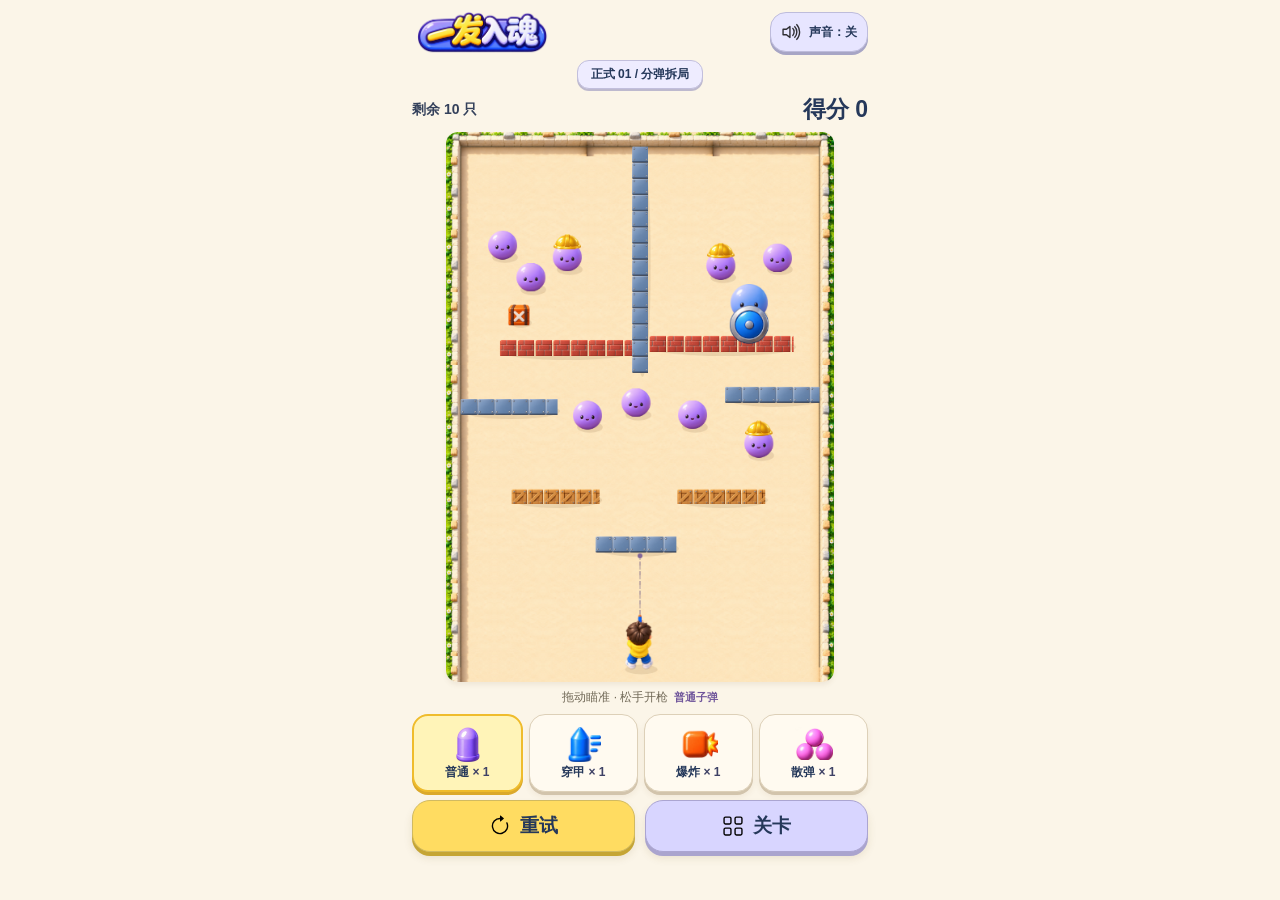
==== index.html @ 10dbd8b8 "Release formal level, armor piercing, fan scatter and visual fixes" ====
<!doctype html>
<html lang="zh-CN">
<head><meta charset="UTF-8"><meta name="viewport" content="width=device-width,initial-scale=1"><meta name="theme-color" content="#faf5e9"><title>一发入魂 · 玩具小院</title><link rel="stylesheet" href="style.css"><link rel="stylesheet" href="casual.css"></head>
<body>
<main>
 <header><a class="brand" href="./"><img class="title-art" src="assets/toy-title.png" alt="一发入魂"><span>玩具小院</span></a><button id="sound" aria-pressed="false"><img class="icon" src="assets/icons/volume-up.svg" alt=""><span id="soundLabel">声音：关</span></button></header>
 <section class="intro"><p>找个角度，让这一枪多飞一会。</p></section>
 <section class="game-layout" id="gameLayout">
  <div class="play-column">
   <div class="arena-wrap"><div class="arena-top"><span id="levelName"></span><div class="arena-stats"><span id="counter"></span><span id="scoreHud">得分 0</span></div></div><canvas id="game" width="600" height="900" aria-label="弹射游戏，拖动瞄准，松手开枪，底部开放"></canvas><div id="result" class="result" hidden><span id="resultTag"></span><h2 id="resultTitle"></h2><div id="resultScore" class="result-score"></div><p id="resultBreakdown"></p><p id="resultDesc"></p><button id="resultAction"></button></div><div class="arena-bottom"><span id="stateText">拖动瞄准 · 松手开枪</span><span id="combo">一颗子弹</span></div></div>
   <section class="ammo-panel" aria-label="选择子弹"><div id="ammoChoices" class="ammo-choices"></div><p id="ammoSummary"></p></section>
   <div class="play-actions"><button id="retry"><img class="icon" src="assets/icons/arrow-clockwise.svg" alt="">重试</button><button id="openLevels" aria-expanded="false" aria-controls="levelPanel"><img class="icon" src="assets/icons/grid.svg" alt="">关卡</button></div>
   <button id="viewTrajectory" class="secondary trajectory-button" disabled>查看上一枪轨迹</button>
  </div>
  <aside aria-label="关卡与游戏设置"><button id="closeLevels" aria-label="关闭关卡与设置">返回游戏</button>
   <details id="audioPanel"><summary>音乐与音效</summary><p id="audioStatus" role="status">点击开启声音</p><div class="audio-toggles"><button id="musicToggle" aria-pressed="false">音乐：关</button><button id="sfxToggle" aria-pressed="false">音效：关</button></div><label class="audio-volume" for="audioVolume">音量<input id="audioVolume" type="range" min="0" max="100" value="55" aria-label="游戏总音量"></label></details>
   <details id="levelPanel"><summary>选择关卡</summary><nav id="levels" aria-label="教学、正式与测试关卡"></nav></details>
   <details id="helpPanel"><summary>本关提示与元素</summary>
   <p id="lessonGoal" class="lesson-goal"></p>
   <div class="hint"><span class="section-label">这一关怎么思考 · <span id="roomSize"></span></span><p id="hint"></p></div>
   <div class="section-label">本关元素</div><div class="legend">
    <div data-kind="normal"><i class="dot enemy"></i><span>小怪</span><small>击中续能，子弹穿透</small></div>
    <div data-kind="helmet"><i class="dot helmet"></i><span>头盔怪</span><small>普通两击；穿甲或爆炸一击</small></div>
    <div data-kind="bomb"><i class="dot bomb"></i><span>炸弹怪</span><small>击倒后小范围爆炸</small></div>
    <div data-kind="shield"><i class="dot shield"></i><span>盾牌怪</span><small>从背后打，或用爆炸</small></div>
    <div data-kind="barrel"><i class="dot barrel"></i><span>炸药桶</span><small>触碰就爆，范围更大</small></div>
    <div data-kind="obstacle"><i class="dot obstacle"></i><span>普通障碍</span><small>普通两击；穿甲或爆炸一击</small></div>
    <div data-kind="brick"><i class="dot brick"></i><span>砖墙</span><small>只能用爆炸破坏</small></div>
    <div data-kind="iron"><i class="dot iron"></i><span>铁墙</span><small>无法破坏，始终反弹</small></div>
   </div>
   <p id="ammoHint"></p>
   <label class="speed">关卡速度（固定） <select id="speed" disabled><option value="800" selected>标准 · 800</option></select></label>
   <p class="footnote">有效命中 +10 分，1 秒内连续命中额外加分。<br>底部不反弹，落下的子弹直接消失。<br>瞄准线只预告第一次反弹。<br>上一枪轨迹需点击查看，每次重试默认隐藏。</p>
   </details>
   <details id="statsPanel"><summary>本关成绩</summary><section id="comparison" class="comparison"><table><thead><tr><th>记录</th><th>最近击倒</th><th>最佳击倒</th><th>最高分</th><th>次数</th></tr></thead><tbody id="comparisonRows"></tbody></table><p>每关独立记录；刷新清空。下一枪保留场景。</p></section></details>
  </aside>
 </section><footer>无体力 · 无倒计时 · 随时重来</footer>
</main><script src="soundtrack.js"></script><script src="game.js"></script><script src="audio.js"></script></body></html>
---- style.css ----
:root{font-family:Inter,"Segoe UI","Microsoft YaHei",sans-serif;color:#e9eced;background:#101414;color-scheme:dark}*{box-sizing:border-box}body{margin:0;background:radial-gradient(ellipse at 28% 50%,#1b2622 0,transparent 65%)}button,select{font:inherit;cursor:pointer}button{border:1px solid #35413e;background:transparent;color:#cbd5d0;border-radius:8px;padding:10px 16px}button:hover{background:#293a30;color:white}button:focus-visible,select:focus-visible{outline:2px solid #c7f681;outline-offset:3px}main{max-width:1060px;margin:auto;padding:28px 40px}header{display:flex;justify-content:space-between;align-items:center}.brand{text-decoration:none;color:#c7f681;font-size:15px;font-weight:800;letter-spacing:2px}.brand span{font-size:12px;letter-spacing:1px;color:#87998f;margin-left:14px}header button{font-size:12px}.intro{margin:38px 0 28px}.eyebrow,.section-label{color:#819389;font-size:11px;letter-spacing:2px}h1{font-size:48px;letter-spacing:-2px;margin:10px 0}h1 span{color:#c7f681}.intro p{color:#9baa9f;font-size:14px;margin:0}.game-layout{display:grid;grid-template-columns:minmax(0,480px) 1fr;gap:50px;align-items:start}.arena-wrap{position:relative;border:1px solid #3a4840;background:#19211e;border-radius:12px;overflow:hidden;box-shadow:0 20px 70px #0004}.arena-top,.arena-bottom{display:flex;justify-content:space-between;padding:14px 18px;font-size:12px;color:#b3c4b8;background:#202923}.arena-top{border-bottom:1px solid #35413a}.arena-bottom{border-top:1px solid #35413a}#counter,#combo{color:#c7f681}canvas{display:block;width:100%;height:auto;touch-action:none;cursor:crosshair}aside{padding-top:8px}nav{display:grid;gap:10px;margin:18px 0 26px}.level-button{display:flex;gap:16px;align-items:center;text-align:left;padding:18px;border-color:#2c3831}.level-button.active{border-color:#9abc68;background:#c7f60908}.level-button .number{font-size:23px;color:#607464}.level-button.active .number{color:#c7f681}.level-button strong{display:block;font-size:15px;font-weight:500;color:#e3eae5}.level-button small{display:block;margin-top:5px;color:#83958a;font-size:12px}.hint{border-top:1px solid #2e3932;padding-top:22px}.hint p{line-height:1.8;color:#bdc9c0;font-size:14px;min-height:50px}.legend{margin:25px 0;display:grid;gap:14px}.legend>div{display:flex;align-items:center;font-size:12px;gap:10px}.legend small{margin-left:auto;color:#819389;font-size:11px}.dot{width:12px;height:12px;border-radius:4px;display:inline-block}.enemy{background:#b598ed}.shield{background:#84a8bd}.barrel{background:#fa8e54}.secondary{width:100%;text-align:left}kbd{float:right;color:#819389}.speed{display:flex;align-items:center;justify-content:space-between;margin:20px 0;font-size:12px;color:#9baa9f}select{padding:6px 10px;background:#202923;border:1px solid #35413e;border-radius:6px}.footnote{color:#6c8072;font-size:12px;line-height:1.9}footer{display:flex;justify-content:space-between;font-size:11px;color:#627768;margin-top:25px}.result{position:absolute;inset:30% 24px auto;text-align:center;padding:28px 18px;background:#121b17f5;border:1px solid #6b8850;border-radius:12px;box-shadow:0 12px 70px #0008}.result[hidden]{display:none}.result>span{font-size:11px;letter-spacing:3px;color:#c7f681}.result h2{font-size:30px;margin:14px 0}.result p{font-size:13px;color:#a7b9aa;line-height:1.7}.result button{background:#c7f681;color:#172514;border:0;font-weight:600;margin-top:8px}@media(max-width:760px){main{padding:20px 18px}.intro{margin:26px 0 20px}h1{font-size:36px}.game-layout{grid-template-columns:1fr;gap:24px;max-width:480px;margin:auto}nav{grid-template-columns:repeat(3,1fr);gap:6px;margin:12px 0}.level-button{padding:10px;gap:7px}.level-button .number{font-size:16px}.level-button strong{font-size:12px}.level-button small{font-size:10px}.hint p{min-height:0}.legend{margin:18px 0}.brand span{display:none}footer{font-size:10px}footer span{display:none}}
:root{--ammo:#c7f681}.ammo-panel{margin:0 0 26px;max-width:980px}.ammo-choices{display:grid;grid-template-columns:repeat(4,1fr);gap:10px;margin-top:12px}.ammo-button{text-align:left;padding:13px 15px;display:flex;align-items:center;gap:11px}.ammo-button strong{font-size:13px;font-weight:500}.ammo-button small{display:block;color:#83958a;font-size:11px;margin-top:5px}.ammo-button.active{border-color:var(--bullet-color);background:#ffffff06}.ammo-button:disabled{opacity:.45;cursor:not-allowed}.ammo-icon{width:11px;height:24px;border-radius:8px 8px 4px 4px;background:var(--bullet-color);box-shadow:0 0 15px color-mix(in srgb,var(--bullet-color) 25%,transparent);flex-shrink:0}.ammo-panel p{font-size:12px;color:#9baa9f;margin:12px 0 0;line-height:1.7}@media(max-width:760px){.ammo-panel{margin-bottom:18px}.ammo-choices{grid-template-columns:repeat(2,1fr);gap:7px}.ammo-button{padding:10px 12px}}
.game-layout{grid-template-columns:minmax(0,600px) minmax(260px,1fr);gap:32px}main{max-width:1120px}.ammo-panel{max-width:none}.comparison{border-top:1px solid #2e3932;padding-top:20px}.comparison[hidden]{display:none}.comparison table{width:100%;border-collapse:collapse;font-size:11px;margin-top:12px;text-align:left}.comparison th{font-weight:400;color:#87998f}.comparison td,.comparison th{padding:10px 4px;border-bottom:1px solid #2e3932}.comparison td{color:#c9d8bf}.comparison p{color:#6c8072;font-size:11px;line-height:1.7}.arena-top{gap:8px}.arena-top span:last-child{white-space:nowrap}@media(max-width:760px){.game-layout{grid-template-columns:1fr;max-width:600px;gap:24px}nav{grid-template-columns:repeat(2,1fr)}.level-button small{line-height:1.5}}
.dot.helmet{background:#e7c573;border-radius:6px 6px 2px 2px}.dot.bomb{background:#e77771;border-radius:50%}
.trajectory-button{margin-top:10px;font-size:12px}.trajectory-button:disabled{cursor:default;color:#718276;border-color:#2e3932;background:transparent}
.arena-stats{display:flex;gap:16px;align-items:center;flex-shrink:0}#scoreHud{color:#f1d88a;font-weight:600;font-variant-numeric:tabular-nums}.result-score{font-size:42px;font-weight:700;color:#c7f681;margin:8px 0;font-variant-numeric:tabular-nums}.result #resultBreakdown{font-size:12px;color:#dfd499}.arena-bottom{gap:8px}.arena-bottom #combo{white-space:nowrap}@media(max-width:760px){.arena-stats{gap:8px}.arena-top{padding:12px 10px;font-size:11px}.result-score{font-size:36px}.result{padding:20px 12px}.result h2{font-size:24px}.arena-bottom{font-size:11px}}
.dot.obstacle{background:#b59466;border-radius:2px}.dot.brick{background:#b86f5b;border-radius:2px}.dot.iron{background:#7d939e;border-radius:2px}
.ammo-count{display:block;font-size:12px;font-weight:600;color:var(--bullet-color);margin-top:8px}#ammoSummary{color:#e8d598;font-weight:500}.hint .lesson-goal{color:#d4efb4;font-weight:600;min-height:0}.hint p{min-height:0}#levels{max-height:380px;overflow-y:auto;overscroll-behavior:contain;padding-right:6px;grid-template-columns:repeat(2,minmax(0,1fr))}.level-button{padding:12px;gap:9px}.level-button .number{font-size:17px}.level-button strong{font-size:13px}.level-button small{font-size:10px;line-height:1.6}.level-button.active{background:#c7f6810c}select:disabled{cursor:default;opacity:.65}@media(max-width:760px){#levels{max-height:250px}.ammo-button small{font-size:10px}.hint .lesson-goal{font-size:13px}}
.ammo-panel .lesson-goal{font-size:14px;color:#d4efb4;font-weight:600;margin:0 0 16px;padding-left:12px;border-left:3px solid #c7f681}.intro{margin:26px 0 22px}@media(max-width:760px){.intro{margin:20px 0 18px}.ammo-panel .lesson-goal{font-size:13px}}
.legend>div[hidden]{display:none}
.game-layout{grid-template-columns:minmax(0,var(--stage-width,600px)) minmax(260px,1fr)}@media(max-width:760px){.game-layout{grid-template-columns:1fr}.arena-wrap{max-width:var(--stage-width,600px);width:100%;margin-inline:auto}}
---- casual.css ----
:root{color-scheme:light;color:#292b30;background:#faf5e9;font-family:"Microsoft YaHei","Segoe UI",sans-serif;--ink:#292b30;--paper:#faf5e9;--yellow:#ffd669;--purple:#dbcefb}
body{background:var(--paper)}main{max-width:960px;padding:26px 28px}header{max-width:900px;margin:auto}.brand{color:var(--ink);font-size:34px;font-weight:900;letter-spacing:-2px;text-shadow:3px 4px 0 var(--yellow)}.brand span{display:block;color:#7f745e;font-size:11px;letter-spacing:3px;margin:10px 0 0;text-shadow:none}button,select{color:var(--ink);background:var(--paper);border:2px solid var(--ink);border-radius:15px;font-weight:700;min-height:44px;transition:transform .12s,background .12s}button:hover{color:var(--ink);background:#f1e8d4;transform:translateY(-1px)}button:active{transform:translateY(2px)}button:focus-visible,select:focus-visible,summary:focus-visible{outline:3px solid #8060b4;outline-offset:4px}.icon{width:22px;height:22px;display:inline-block;vertical-align:middle}#sound{display:flex;align-items:center;gap:6px;padding:8px 10px;border:0;background:transparent;font-size:11px}.intro{margin:22px 0 16px}.intro p{color:#827764;font-size:12px;letter-spacing:1px}.game-layout{grid-template-columns:minmax(0,var(--stage-width,600px)) minmax(230px,1fr);gap:28px}.play-column{min-width:0}.arena-wrap{border:0;background:transparent;box-shadow:none;border-radius:0;overflow:visible}.arena-top{background:transparent;border:0;padding:0 0 16px;align-items:center;color:var(--ink);font-size:12px;flex-wrap:wrap}.arena-top #levelName{background:var(--purple);padding:8px 11px;border:2px solid var(--ink);border-radius:14px;font-weight:700;font-size:12px}.arena-stats{gap:8px;flex-wrap:wrap}#counter{color:#7b715f;font-size:11px}#scoreHud{color:var(--ink);font-weight:900;font-size:20px}canvas{background:#f7f0df;outline:0;border-radius:0}.arena-bottom{background:transparent;border:0;color:#716957;padding:12px 0 0;font-size:12px;gap:6px;flex-wrap:wrap;justify-content:center}#combo{color:#70569b;font-weight:700}.ammo-panel{margin:14px 0 12px}.ammo-choices{display:flex;flex-wrap:wrap;justify-content:center;gap:8px;margin:0}.ammo-button{min-width:130px;flex:1;padding:9px 12px;gap:8px;justify-content:center;border:2px solid #b2a994;background:#f1eadc;border-radius:16px}.ammo-button strong{color:var(--ink);font-size:13px;font-weight:700}.ammo-button small{display:none}.ammo-button.active{border:2px solid var(--ink);background:var(--purple);box-shadow:2px 3px 0 #292b3026}.ammo-button:disabled{opacity:.52}.ammo-button[hidden]{display:none}.ammo-icon{width:20px;height:24px;border-radius:0;background:none;box-shadow:none;object-fit:contain}.ammo-count{color:#58446e;margin:2px 0 0;font-size:11px}#ammoSummary{color:#81735a;text-align:center;font-size:11px;margin:8px 0 0}.play-actions{display:grid;grid-template-columns:1fr 1fr;gap:12px}.play-actions button{display:flex;align-items:center;justify-content:center;gap:9px;min-height:50px;border-radius:17px;box-shadow:2px 3px 0 #292b3026;font-size:15px}#retry{background:var(--yellow)}#openLevels{background:var(--purple)}.trajectory-button{width:100%;text-align:center;border:0;color:#6f6554;background:transparent;font-size:11px;padding:7px;margin-top:8px}.trajectory-button:disabled{color:#7e7667;border:0;background:transparent;opacity:.65}aside{padding:0}details{border-bottom:1px solid #d9cfb8;padding:0 0 12px;margin:0 0 14px}summary{cursor:pointer;color:#766851;font-size:13px;font-weight:700;min-height:44px;padding:14px 0}.section-label{color:#86795f;letter-spacing:1px}.level-button{border:1px solid #d1c4ac;background:#f6efdf;border-radius:10px;padding:10px;gap:7px}.level-button strong{color:var(--ink);font-size:12px;font-weight:700}.level-button small{color:#847861}.level-button .number{color:#9b8d72}.level-button.active{border-color:#685183;background:#eaddff}.level-button.active .number{color:#685183}#levels{max-height:330px;margin:4px 0 8px;padding-right:4px}.hint{border:0;padding:8px 0}.hint p,#ammoHint{color:#706650;font-size:12px;line-height:1.8}aside .lesson-goal{color:#604589;font-size:13px;line-height:1.7}.legend{margin:12px 0}.legend>div{color:#433a30}.legend small{color:#84765e}.comparison{padding:0;border:0}.comparison td,.comparison th{color:#74664e;border-color:#ded3be}.comparison p,.footnote{color:#8a7d63}.speed{color:#81745c}select{background:#f0e7d6;font-size:11px}.result{inset:22% 18px auto;background:#fff9ebf7;border:3px solid var(--ink);box-shadow:4px 6px 0 #292b3030;border-radius:20px;padding:25px 16px}.result>span{color:#755391}.result h2{color:var(--ink);font-size:25px}.result-score{color:#684e8b;font-size:40px}.result p,.result #resultBreakdown{color:#817159}.result button{background:var(--yellow);color:var(--ink);border:2px solid var(--ink);border-radius:14px}footer{justify-content:center;color:#9b8e75;font-size:10px;margin-top:20px}
@media(max-width:760px){main{max-width:480px;padding:18px 20px}header{align-items:center}.brand{font-size:32px}.brand span{font-size:10px}.intro{margin:16px 0}.game-layout{grid-template-columns:1fr;gap:12px}.arena-wrap{max-width:none}.arena-top{gap:8px;padding-bottom:12px}.arena-top #levelName{font-size:11px;padding:7px 9px}#scoreHud{font-size:18px}#counter{font-size:10px}.ammo-panel{margin:12px 0}.ammo-button{min-width:120px}.play-actions button{min-height:48px}.arena-bottom{font-size:11px}aside details{margin:0 0 3px;padding-bottom:3px}.result{padding:18px 12px}.result h2{font-size:22px}footer{margin-top:12px}}
.title-art{width:184px;height:auto;display:block}.brand span{margin-top:2px}.intro{margin-top:12px}#sound .icon{opacity:.8}
@media(prefers-reduced-motion:reduce){button{transition:none}}
/* Readability pass: retain the art direction, give the room and HUD more pixels. */
.audio-toggles{display:flex;gap:10px}.audio-toggles button{flex:1;font-size:13px;padding:8px}.audio-toggles button[aria-pressed="true"]{background:var(--purple)}#audioStatus{font-size:12px;line-height:1.6;color:#706047}.audio-volume{display:flex;align-items:center;gap:16px;font-size:13px;color:#706047;margin-top:14px}.audio-volume input{flex:1;min-width:0;min-height:44px;accent-color:#8060bb}
@media(max-width:760px){main{padding:14px 12px}.intro p{font-size:13px;color:#6b604c}.brand span{font-size:12px;letter-spacing:2px}#sound{font-size:12px}.arena-top #levelName{font-size:12px}#counter{font-size:12px;color:#655944}#scoreHud{font-size:22px}.arena-bottom{font-size:13px;color:#645641}.ammo-button strong{font-size:15px}.ammo-count{font-size:13px}#ammoSummary{font-size:13px;color:#706047}.trajectory-button{font-size:13px}.hint p,#ammoHint{font-size:14px}.level-button strong{font-size:14px}.level-button small{font-size:12px}.legend>div{font-size:13px}.legend small{font-size:12px}.footnote{font-size:13px}.result p,.result #resultBreakdown{font-size:13px;line-height:1.7}}
/* Toy courtyard: a single-screen game, with contain-fit rooms, never cover/stretch. */
:root{--ink:#25385a;--purple:#d8d5ff;--yellow:#ffdc61}
body{background:#fbf5e8}main{width:100%;max-width:480px;height:100vh;height:100svh;min-height:460px;padding:10px 12px max(10px,env(safe-area-inset-bottom));display:flex;flex-direction:column;gap:6px}
header{width:100%;height:44px;flex:none;margin:0}.brand{letter-spacing:0;text-shadow:none}.title-art{width:140px;height:44px;object-fit:contain}.brand span,.intro,footer{display:none}
button{border:1px solid #d4c5a7;box-shadow:0 3px 0 #c4b292,0 5px 8px #765b2920;background:#fffaf0;border-radius:16px;color:var(--ink)}button:hover{background:#fff4cf;color:var(--ink)}
#sound{border:1px solid #bebcdb;background:#e7e5ff;padding:6px 10px;border-radius:16px;font-size:12px;min-height:40px;box-shadow:0 3px 0 #a7a5c5}.icon{width:22px;height:22px}
.game-layout{display:block;width:100%;flex:1;min-height:0}.play-column{height:100%;display:flex;flex-direction:column;gap:8px}
.arena-wrap{width:100%;max-width:none;flex:1;min-height:0;display:flex;flex-direction:column;align-items:center;overflow:hidden}
.arena-top{width:100%;flex:none;display:flex;flex-direction:column;gap:5px;padding:0 0 7px;align-items:stretch}.arena-top #levelName{align-self:center;max-width:100%;overflow:hidden;text-overflow:ellipsis;white-space:nowrap;border:1px solid #c2bfdc;border-radius:12px;background:#eeecff;padding:5px 13px;font-size:12px;box-shadow:0 2px 0 #bdb9ce}.arena-stats{justify-content:space-between;width:100%;gap:8px;flex-wrap:nowrap}#counter{color:#34415b;font-size:14px;font-weight:700}#scoreHud{color:#25385a;font-size:23px}
canvas{flex:none;max-width:100%;height:auto;margin-block:auto;border-radius:12px;box-shadow:0 3px 5px #72532b15}
.arena-bottom{flex:none;width:100%;padding:6px 0 0;font-size:12px;line-height:18px;flex-wrap:nowrap;gap:5px;justify-content:center}#combo{font-size:11px}
.ammo-panel{flex:none;margin:0}.ammo-choices{display:flex;flex-wrap:nowrap;gap:6px}.ammo-button{flex:1;min-width:0;max-width:150px;min-height:78px;padding:5px 3px;display:flex;flex-direction:column;gap:2px;border:1px solid #ddd0b8;border-radius:16px;background:#fffaf0;text-align:center;box-shadow:0 3px 0 #d2c4ac,0 5px 6px #765b2915}.ammo-button.active{border:2px solid #efbc2c;background:#fff4b8;box-shadow:0 3px 0 #dba92b}.ammo-button:disabled{opacity:.45}.ammo-icon{width:38px;height:36px;object-fit:contain}.ammo-button strong{font-size:12px}.ammo-button span{display:flex;align-items:center;justify-content:center;flex-wrap:wrap;gap:3px}.ammo-count{display:inline;font-size:12px;color:#3e4165;margin:0}.ammo-button small,#ammoSummary{display:none}
.play-actions{flex:none;gap:10px}.play-actions button{min-height:52px;font-size:19px;border:1px solid #d1ba61;border-radius:18px;box-shadow:0 4px 0 #c5a535,0 6px 9px #70572120}#openLevels{border-color:#aba5d1;box-shadow:0 4px 0 #aaa4ce,0 6px 9px #70572120}
.trajectory-button{flex:none;margin:0;padding:3px;height:30px;min-height:30px;font-size:11px;box-shadow:none}.trajectory-button:disabled{display:block;visibility:hidden;pointer-events:none}
aside{display:none;position:fixed;z-index:20;inset:60px max(12px,calc((100vw - 456px)/2)) 20px;padding:16px 18px;overflow-y:auto;overscroll-behavior:contain;background:#fffbf2;border:2px solid #c4b797;border-radius:20px;box-shadow:0 0 0 100vmax #25385a55,0 12px 40px #25385a40}aside:has(#levelPanel[open]){display:block}#closeLevels{width:100%;position:sticky;top:0;z-index:1;background:#e2dfff;margin-bottom:10px;min-height:44px}#levels{max-height:310px}details{margin-bottom:10px}.result{inset:24% 14px auto;border:2px solid #b6a288;box-shadow:0 6px 0 #bda88a,0 10px 30px #6c502d30}.result button{border:1px solid #d5b65b}
@media(max-height:650px){main{gap:4px;padding-top:6px}.play-column{gap:5px}header{height:36px}.title-art{height:36px;width:120px}.arena-top{gap:3px;padding-bottom:4px}#scoreHud{font-size:19px}.arena-top #levelName{font-size:11px;padding:3px 10px}.ammo-button{min-height:66px}.ammo-icon{height:28px}.play-actions button{min-height:44px;font-size:17px}.arena-bottom{font-size:11px;padding-top:3px}}
@media(prefers-reduced-motion:reduce){*{scroll-behavior:auto}}
/* Result overlays use the viewport, so short contain-fit rooms cannot clip them. */
.result{position:fixed;z-index:15;inset:auto;top:50%;left:50%;transform:translate(-50%,-50%);width:calc(100% - 28px);max-width:440px;max-height:calc(100svh - 32px);overflow-y:auto;box-shadow:0 0 0 100vmax #25385a40,0 6px 0 #bda88a,0 10px 30px #6c502d30}
.level-group-title{grid-column:1/-1;display:flex;align-items:center;justify-content:space-between;margin:8px 0 2px;padding:10px 4px 6px;font-size:15px;color:#58446e;border-bottom:1px solid #d8cfea}.level-group-title small{font-size:11px;font-weight:400;color:#786b83}.level-group-title[data-group="formal"]{color:#78551e;border-color:#e7cd82}.level-group-title[data-group="test"]{color:#5d6b78;border-color:#c7d2db}
.level-button[data-group="formal"],.level-button[data-group="test"]{grid-column:1/-1}
.arena-bottom{height:24px;min-height:24px;overflow:hidden}.arena-bottom #stateText{min-width:0;white-space:nowrap;overflow:hidden;text-overflow:ellipsis}.arena-bottom #combo{flex-shrink:0;white-space:nowrap}
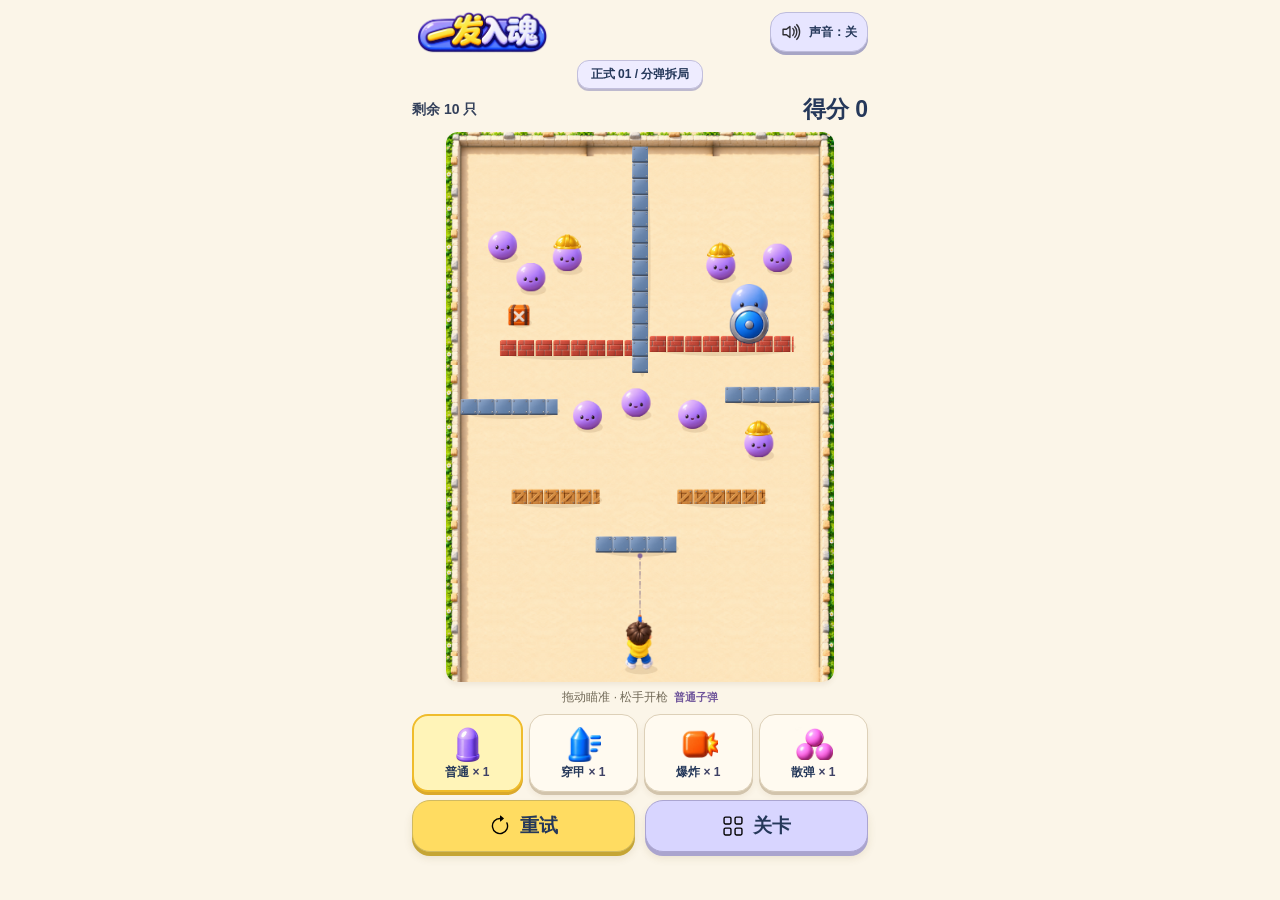
==== commit aec2ee36: "Release loading gate, retry and lossless WebP assets" ====
--- a/index.html
+++ b/index.html
@@ -1,9 +1,13 @@
 <!doctype html>
 <html lang="zh-CN">
 <head><meta charset="UTF-8"><meta name="viewport" content="width=device-width,initial-scale=1"><meta name="theme-color" content="#faf5e9"><title>一发入魂 · 玩具小院</title><link rel="stylesheet" href="style.css"><link rel="stylesheet" href="casual.css"></head>
-<body>
-<main>
- <header><a class="brand" href="./"><img class="title-art" src="assets/toy-title.png" alt="一发入魂"><span>玩具小院</span></a><button id="sound" aria-pressed="false"><img class="icon" src="assets/icons/volume-up.svg" alt=""><span id="soundLabel">声音：关</span></button></header>
+<body class="loading">
+<style>
+body.loading main{visibility:hidden;pointer-events:none}#loadingScreen{position:fixed;inset:0;z-index:1000;display:grid;place-items:center;background:#faf5e9;color:#34344b;font-family:system-ui,sans-serif}#loadingScreen[hidden]{display:none}.loading-card{width:min(280px,80vw);text-align:center}.loading-mark{font-size:56px}.loading-card h1{font-size:28px;margin:16px 0 8px}.loading-card progress{width:100%;height:18px;accent-color:#8f79de}.loading-card p{font-size:14px;line-height:1.6}.loading-card button{padding:12px 28px;background:#ffe17c;border:2px solid #34344b;border-radius:16px;color:#34344b;font-size:16px}.loading-card button[hidden]{display:none}
+</style>
+<section id="loadingScreen" aria-label="加载游戏"><div class="loading-card"><div class="loading-mark" aria-hidden="true">🎯</div><h1>一发入魂</h1><p>正在准备玩具小院</p><progress id="loadingProgress" max="15" value="0" aria-label="游戏素材加载进度"></progress><p id="loadingStatus" role="status">准备加载…</p><button id="loadingRetry" hidden>重新加载</button><noscript>请开启浏览器 JavaScript 后重新打开游戏。</noscript></div></section>
+<main inert>
+ <header><a class="brand" href="./"><img class="title-art" data-asset="toy-title" alt="一发入魂"><span>玩具小院</span></a><button id="sound" aria-pressed="false"><img class="icon" src="assets/icons/volume-up.svg" alt=""><span id="soundLabel">声音：关</span></button></header>
  <section class="intro"><p>找个角度，让这一枪多飞一会。</p></section>
  <section class="game-layout" id="gameLayout">
   <div class="play-column">
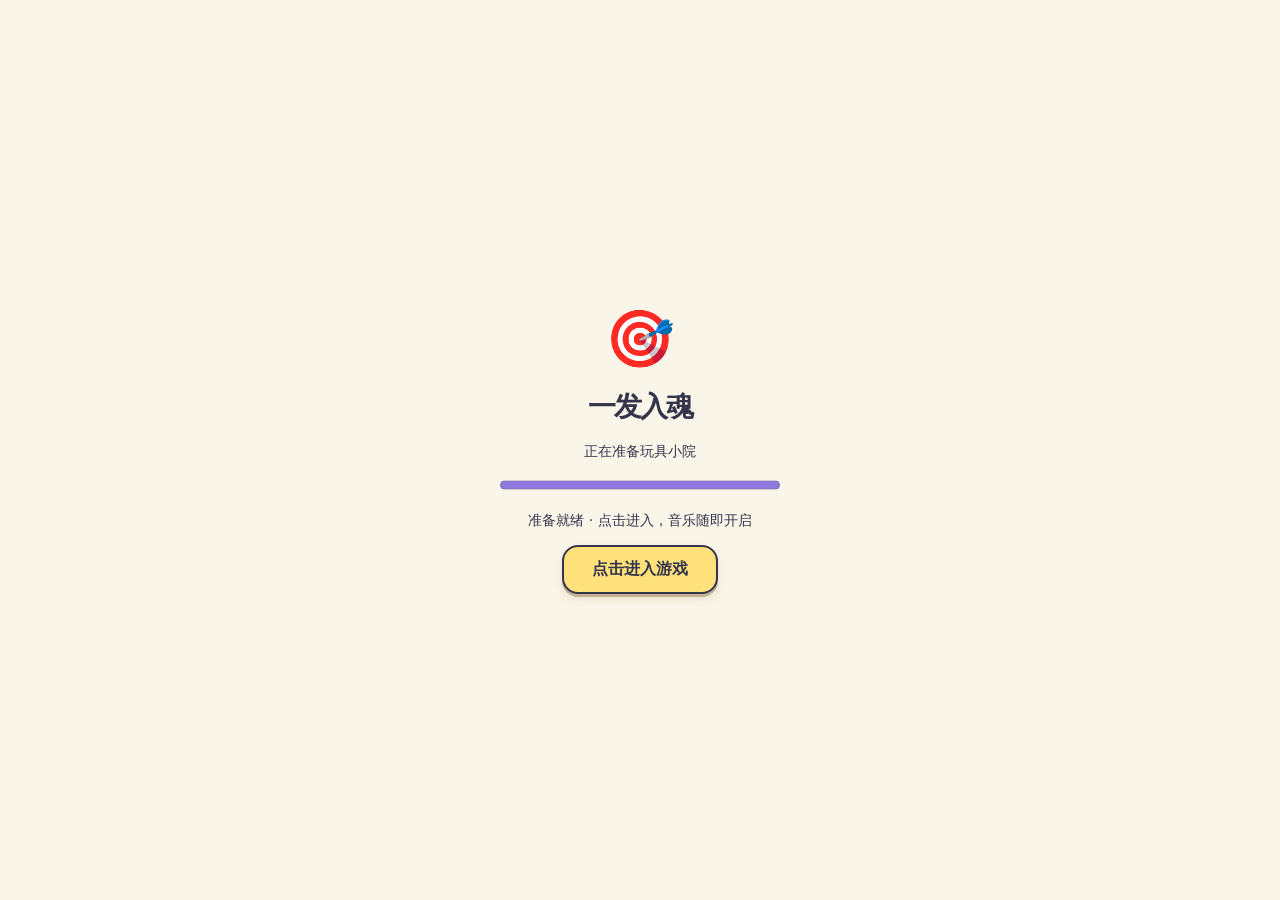
==== commit 3f153df4: "Release 0.44 toy courtyard, progressive levels and grounded visuals" ====
--- a/index.html
+++ b/index.html
@@ -1,23 +1,23 @@
 <!doctype html>
 <html lang="zh-CN">
-<head><meta charset="UTF-8"><meta name="viewport" content="width=device-width,initial-scale=1"><meta name="theme-color" content="#faf5e9"><title>一发入魂 · 玩具小院</title><link rel="stylesheet" href="style.css"><link rel="stylesheet" href="casual.css"></head>
+<head><meta charset="UTF-8"><meta name="viewport" content="width=device-width,initial-scale=1,viewport-fit=cover"><meta name="theme-color" content="#faf5e9"><title>一发入魂 · 玩具小院</title><link rel="stylesheet" href="style.css"><link rel="stylesheet" href="casual.css"></head>
 <body class="loading">
 <style>
 body.loading main{visibility:hidden;pointer-events:none}#loadingScreen{position:fixed;inset:0;z-index:1000;display:grid;place-items:center;background:#faf5e9;color:#34344b;font-family:system-ui,sans-serif}#loadingScreen[hidden]{display:none}.loading-card{width:min(280px,80vw);text-align:center}.loading-mark{font-size:56px}.loading-card h1{font-size:28px;margin:16px 0 8px}.loading-card progress{width:100%;height:18px;accent-color:#8f79de}.loading-card p{font-size:14px;line-height:1.6}.loading-card button{padding:12px 28px;background:#ffe17c;border:2px solid #34344b;border-radius:16px;color:#34344b;font-size:16px}.loading-card button[hidden]{display:none}
 </style>
-<section id="loadingScreen" aria-label="加载游戏"><div class="loading-card"><div class="loading-mark" aria-hidden="true">🎯</div><h1>一发入魂</h1><p>正在准备玩具小院</p><progress id="loadingProgress" max="15" value="0" aria-label="游戏素材加载进度"></progress><p id="loadingStatus" role="status">准备加载…</p><button id="loadingRetry" hidden>重新加载</button><noscript>请开启浏览器 JavaScript 后重新打开游戏。</noscript></div></section>
+<section id="loadingScreen" aria-label="加载游戏"><div class="loading-card"><div class="loading-mark" aria-hidden="true">🎯</div><h1>一发入魂</h1><p>正在准备玩具小院</p><progress id="loadingProgress" max="15" value="0" aria-label="游戏素材加载进度"></progress><p id="loadingStatus" role="status">准备加载…</p><button id="loadingStart" hidden>点击进入游戏</button><button id="loadingRetry" hidden>重新加载</button><noscript>请开启浏览器 JavaScript 后重新打开游戏。</noscript></div></section>
 <main inert>
- <header><a class="brand" href="./"><img class="title-art" data-asset="toy-title" alt="一发入魂"><span>玩具小院</span></a><button id="sound" aria-pressed="false"><img class="icon" src="assets/icons/volume-up.svg" alt=""><span id="soundLabel">声音：关</span></button></header>
+ <header><a class="brand" href="./"><img class="title-art" data-asset="toy-title" alt="一发入魂"><span>玩具小院</span></a><button id="sound" aria-pressed="true"><img class="icon" src="assets/icons/volume-up.svg" alt=""><span id="soundLabel">声音：开</span></button></header>
  <section class="intro"><p>找个角度，让这一枪多飞一会。</p></section>
  <section class="game-layout" id="gameLayout">
   <div class="play-column">
    <div class="arena-wrap"><div class="arena-top"><span id="levelName"></span><div class="arena-stats"><span id="counter"></span><span id="scoreHud">得分 0</span></div></div><canvas id="game" width="600" height="900" aria-label="弹射游戏，拖动瞄准，松手开枪，底部开放"></canvas><div id="result" class="result" hidden><span id="resultTag"></span><h2 id="resultTitle"></h2><div id="resultScore" class="result-score"></div><p id="resultBreakdown"></p><p id="resultDesc"></p><button id="resultAction"></button></div><div class="arena-bottom"><span id="stateText">拖动瞄准 · 松手开枪</span><span id="combo">一颗子弹</span></div></div>
    <section class="ammo-panel" aria-label="选择子弹"><div id="ammoChoices" class="ammo-choices"></div><p id="ammoSummary"></p></section>
-   <div class="play-actions"><button id="retry"><img class="icon" src="assets/icons/arrow-clockwise.svg" alt="">重试</button><button id="openLevels" aria-expanded="false" aria-controls="levelPanel"><img class="icon" src="assets/icons/grid.svg" alt="">关卡</button></div>
+   <div class="play-actions"><button id="retry" aria-label="重试整关" title="重试整关"><img class="icon" src="assets/icons/arrow-clockwise.svg" alt=""><span>重试</span></button><button id="openLevels" aria-expanded="false" aria-controls="levelPanel" aria-label="关卡与设置" title="关卡与设置"><img class="icon" src="assets/icons/grid.svg" alt=""><span>关卡</span></button></div>
    <button id="viewTrajectory" class="secondary trajectory-button" disabled>查看上一枪轨迹</button>
   </div>
   <aside aria-label="关卡与游戏设置"><button id="closeLevels" aria-label="关闭关卡与设置">返回游戏</button>
-   <details id="audioPanel"><summary>音乐与音效</summary><p id="audioStatus" role="status">点击开启声音</p><div class="audio-toggles"><button id="musicToggle" aria-pressed="false">音乐：关</button><button id="sfxToggle" aria-pressed="false">音效：关</button></div><label class="audio-volume" for="audioVolume">音量<input id="audioVolume" type="range" min="0" max="100" value="55" aria-label="游戏总音量"></label></details>
+   <details id="audioPanel"><summary>音乐与音效</summary><p id="audioStatus" role="status">默认开启 · 点击进入后播放</p><div class="audio-toggles"><button id="musicToggle" aria-pressed="true">音乐：开</button><button id="sfxToggle" aria-pressed="true">音效：开</button></div><label class="audio-volume" for="audioVolume">音量<input id="audioVolume" type="range" min="0" max="100" value="55" aria-label="游戏总音量"></label></details>
    <details id="levelPanel"><summary>选择关卡</summary><nav id="levels" aria-label="教学、正式与测试关卡"></nav></details>
    <details id="helpPanel"><summary>本关提示与元素</summary>
    <p id="lessonGoal" class="lesson-goal"></p>
@@ -29,8 +29,9 @@
     <div data-kind="shield"><i class="dot shield"></i><span>盾牌怪</span><small>从背后打，或用爆炸</small></div>
     <div data-kind="barrel"><i class="dot barrel"></i><span>炸药桶</span><small>触碰就爆，范围更大</small></div>
     <div data-kind="obstacle"><i class="dot obstacle"></i><span>普通障碍</span><small>普通两击；穿甲或爆炸一击</small></div>
-    <div data-kind="brick"><i class="dot brick"></i><span>砖墙</span><small>只能用爆炸破坏</small></div>
-    <div data-kind="iron"><i class="dot iron"></i><span>铁墙</span><small>无法破坏，始终反弹</small></div>
+    <div data-kind="brick"><i class="dot brick"></i><span>石墙</span><small>浅色石材，只能用爆炸破坏</small></div>
+    <div data-kind="iron"><i class="dot iron"></i><span>加固石墙</span><small>深色石材与铁箍，无法破坏</small></div>
+    <div data-kind="rotor"><i class="dot rotor"></i><span>转向机关</span><small>先反弹，再转90°；角度保留</small></div>
    </div>
    <p id="ammoHint"></p>
    <label class="speed">关卡速度（固定） <select id="speed" disabled><option value="800" selected>标准 · 800</option></select></label>
@@ -39,4 +40,4 @@
    <details id="statsPanel"><summary>本关成绩</summary><section id="comparison" class="comparison"><table><thead><tr><th>记录</th><th>最近击倒</th><th>最佳击倒</th><th>最高分</th><th>次数</th></tr></thead><tbody id="comparisonRows"></tbody></table><p>每关独立记录；刷新清空。下一枪保留场景。</p></section></details>
   </aside>
  </section><footer>无体力 · 无倒计时 · 随时重来</footer>
-</main><script src="soundtrack.js"></script><script src="game.js"></script><script src="audio.js"></script></body></html>
+</main><script src="soundtrack.js"></script><script src="player-bootstrap.js"></script><script src="garden-frame.js"></script><script src="game.js"></script><script src="audio.js"></script></body></html>
--- a/casual.css
+++ b/casual.css
@@ -28,3 +28,38 @@
 .level-group-title{grid-column:1/-1;display:flex;align-items:center;justify-content:space-between;margin:8px 0 2px;padding:10px 4px 6px;font-size:15px;color:#58446e;border-bottom:1px solid #d8cfea}.level-group-title small{font-size:11px;font-weight:400;color:#786b83}.level-group-title[data-group="formal"]{color:#78551e;border-color:#e7cd82}.level-group-title[data-group="test"]{color:#5d6b78;border-color:#c7d2db}
 .level-button[data-group="formal"],.level-button[data-group="test"]{grid-column:1/-1}
 .arena-bottom{height:24px;min-height:24px;overflow:hidden}.arena-bottom #stateText{min-width:0;white-space:nowrap;overflow:hidden;text-overflow:ellipsis}.arena-bottom #combo{flex-shrink:0;white-space:nowrap}
+/* Scene-first shell: controls float in reserved edge bands, not over targets. */
+main{position:relative;padding:0;gap:0;min-height:460px;--edge-top:calc(64px + env(safe-area-inset-top));--edge-bottom:calc(92px + env(safe-area-inset-bottom))}
+header{display:contents}.brand{display:none}.game-layout{height:100%;margin:0}.play-column{position:relative;gap:0}
+.arena-wrap{height:100%;padding:var(--edge-top) 4px var(--edge-bottom);justify-content:center;background:radial-gradient(ellipse at center,#f9e9c9 0,#faf2df 65%,#eee4cc 100%);border-radius:0}
+canvas{margin:0;border-radius:12px}
+.arena-top{position:absolute;inset:0 0 auto;height:var(--edge-top);padding:calc(8px + env(safe-area-inset-top)) 60px 3px;justify-content:center;gap:3px;pointer-events:none}
+.arena-top #levelName{max-width:100%;padding:4px 9px;font-size:11px;background:#fffbf2de;box-shadow:0 2px 4px #6e593d12}
+.arena-stats{justify-content:center;gap:14px}#counter{font-size:12px}#scoreHud{font-size:16px}
+.arena-bottom{position:absolute;inset:auto 0 0;height:var(--edge-bottom);min-height:var(--edge-bottom);padding:5px 8px 68px;align-items:flex-start;line-height:19px;font-size:11px;pointer-events:none}
+#sound,#retry,#openLevels,.trajectory-button{position:absolute;z-index:5;width:44px;height:44px;min-height:44px;padding:0;display:flex;align-items:center;justify-content:center;border-radius:15px;background:#fffbf1e8;box-shadow:0 3px 0 #baa77f60,0 5px 10px #66502c15;backdrop-filter:blur(6px)}
+#sound{top:calc(10px + env(safe-area-inset-top));right:10px;border:1px solid #bebcdb;background:#eeecffe8}
+#soundLabel{position:absolute;width:1px;height:1px;padding:0;overflow:hidden;clip-path:inset(50%);white-space:nowrap}
+#sound[aria-pressed="false"] .icon{opacity:.4}#sound[aria-pressed="true"]{background:#d6edce}
+.play-actions{display:contents}.play-actions button{font-size:10px;gap:2px;min-height:44px;border-radius:15px}.play-actions button span{display:none}
+#retry{top:calc(10px + env(safe-area-inset-top));left:10px;background:#ffe68de8}
+#openLevels{bottom:calc(12px + env(safe-area-inset-bottom));right:10px;flex-direction:column;background:#e5e0ffe8}#openLevels span{display:block}
+.ammo-panel{position:absolute;z-index:5;bottom:calc(10px + env(safe-area-inset-bottom));left:62px;right:62px;max-width:320px;margin:0 auto}
+.ammo-choices{gap:4px}.ammo-button{min-height:60px;height:60px;padding:3px 1px;border-radius:13px;max-width:100px;background:#fffaf0e8;backdrop-filter:blur(6px)}
+.ammo-icon{width:30px;height:29px}.ammo-button strong,.ammo-count{font-size:10px}.ammo-button span{gap:1px}
+.trajectory-button{bottom:calc(12px + env(safe-area-inset-bottom));left:10px;font-size:10px;text-align:center;line-height:14px;border:1px solid #d4c5a7;white-space:normal}
+.trajectory-button:disabled{display:flex;visibility:hidden;pointer-events:none}
+.trajectory-button{font-size:0;flex-direction:column;gap:1px}.trajectory-button::before{content:'↝';font-size:21px;line-height:20px}.trajectory-button::after{content:'轨迹';font-size:10px;line-height:12px}
+.dot.rotor{background:#edbf55;border:1px solid #927039;border-radius:3px;transform:rotate(-45deg)}
+/* Garden frame expands outward only. The interactive room stays contain-fit. */
+#gardenFrame{position:absolute;inset:0;z-index:1;width:100%;height:100%;max-width:none;margin:0;border-radius:0;box-shadow:none;background:transparent;pointer-events:none}
+.arena-top,.arena-bottom{z-index:3}
+#game{box-shadow:none;border-radius:0}
+@media(max-height:650px){main{padding:0;gap:0}.play-column{gap:0}}
+/* Lawn garden: keep the existing edge layout, give text a quiet reading surface. */
+.arena-wrap{background:#a4bf75}
+#game{background:#a4bf75}
+.arena-stats{align-self:center;flex:0 0 auto;width:max-content;max-width:100%;padding:1px 8px;background:#fffbeddf;border-radius:12px}
+.arena-top{flex-direction:column;flex-wrap:nowrap}
+.arena-bottom #stateText,.arena-bottom #combo{color:#334b35;background:#fffbeddf;border-radius:7px;padding:0 4px}
+.dot.brick{background:#c5b89b}.dot.iron{background:#58616a}
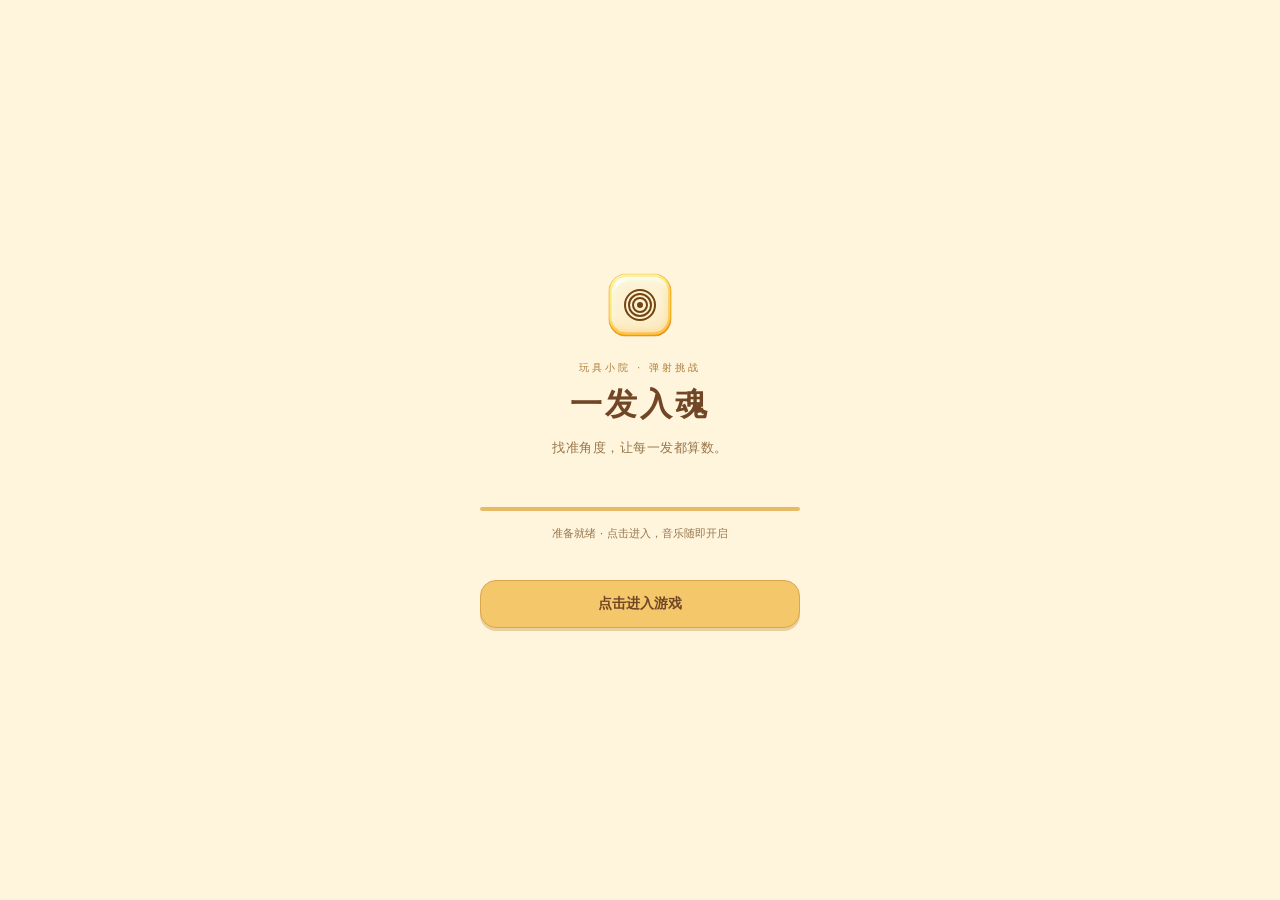
==== commit 06cb1505: "Release 0.58 casual UI, twelve-stage campaign and score ratings" ====
--- a/index.html
+++ b/index.html
@@ -1,43 +1,29 @@
 <!doctype html>
 <html lang="zh-CN">
-<head><meta charset="UTF-8"><meta name="viewport" content="width=device-width,initial-scale=1,viewport-fit=cover"><meta name="theme-color" content="#faf5e9"><title>一发入魂 · 玩具小院</title><link rel="stylesheet" href="style.css"><link rel="stylesheet" href="casual.css"></head>
+<head><meta charset="UTF-8"><meta name="viewport" content="width=device-width,initial-scale=1,viewport-fit=cover"><meta name="theme-color" content="#fff0ce"><title>一发入魂 · 玩具小院</title><link rel="stylesheet" href="style.css"><link rel="stylesheet" href="casual.css"></head>
 <body class="loading">
-<style>
-body.loading main{visibility:hidden;pointer-events:none}#loadingScreen{position:fixed;inset:0;z-index:1000;display:grid;place-items:center;background:#faf5e9;color:#34344b;font-family:system-ui,sans-serif}#loadingScreen[hidden]{display:none}.loading-card{width:min(280px,80vw);text-align:center}.loading-mark{font-size:56px}.loading-card h1{font-size:28px;margin:16px 0 8px}.loading-card progress{width:100%;height:18px;accent-color:#8f79de}.loading-card p{font-size:14px;line-height:1.6}.loading-card button{padding:12px 28px;background:#ffe17c;border:2px solid #34344b;border-radius:16px;color:#34344b;font-size:16px}.loading-card button[hidden]{display:none}
-</style>
-<section id="loadingScreen" aria-label="加载游戏"><div class="loading-card"><div class="loading-mark" aria-hidden="true">🎯</div><h1>一发入魂</h1><p>正在准备玩具小院</p><progress id="loadingProgress" max="15" value="0" aria-label="游戏素材加载进度"></progress><p id="loadingStatus" role="status">准备加载…</p><button id="loadingStart" hidden>点击进入游戏</button><button id="loadingRetry" hidden>重新加载</button><noscript>请开启浏览器 JavaScript 后重新打开游戏。</noscript></div></section>
+
+<section id="loadingScreen" aria-label="加载游戏"><div class="loading-card"><div class="loading-mark" aria-hidden="true"><img src="assets/icons/bullseye.svg" alt=""></div><p class="loading-kicker">玩具小院 · 弹射挑战</p><h1>一发入魂</h1><p class="loading-subtitle">找准角度，让每一发都算数。</p><progress id="loadingProgress" max="19" value="0" aria-label="游戏素材加载进度"></progress><p id="loadingStatus" role="status">准备加载…</p><button id="loadingStart" hidden>点击进入游戏</button><button id="loadingRetry" hidden>重新加载</button><noscript>请开启浏览器 JavaScript 后重新打开游戏。</noscript></div></section>
 <main inert>
- <header><a class="brand" href="./"><img class="title-art" data-asset="toy-title" alt="一发入魂"><span>玩具小院</span></a><button id="sound" aria-pressed="true"><img class="icon" src="assets/icons/volume-up.svg" alt=""><span id="soundLabel">声音：开</span></button></header>
+ <header><a class="brand" href="./"><img class="title-art" data-asset="toy-title" alt="一发入魂"><span>玩具小院</span></a></header>
  <section class="intro"><p>找个角度，让这一枪多飞一会。</p></section>
  <section class="game-layout" id="gameLayout">
   <div class="play-column">
-   <div class="arena-wrap"><div class="arena-top"><span id="levelName"></span><div class="arena-stats"><span id="counter"></span><span id="scoreHud">得分 0</span></div></div><canvas id="game" width="600" height="900" aria-label="弹射游戏，拖动瞄准，松手开枪，底部开放"></canvas><div id="result" class="result" hidden><span id="resultTag"></span><h2 id="resultTitle"></h2><div id="resultScore" class="result-score"></div><p id="resultBreakdown"></p><p id="resultDesc"></p><button id="resultAction"></button></div><div class="arena-bottom"><span id="stateText">拖动瞄准 · 松手开枪</span><span id="combo">一颗子弹</span></div></div>
-   <section class="ammo-panel" aria-label="选择子弹"><div id="ammoChoices" class="ammo-choices"></div><p id="ammoSummary"></p></section>
-   <div class="play-actions"><button id="retry" aria-label="重试整关" title="重试整关"><img class="icon" src="assets/icons/arrow-clockwise.svg" alt=""><span>重试</span></button><button id="openLevels" aria-expanded="false" aria-controls="levelPanel" aria-label="关卡与设置" title="关卡与设置"><img class="icon" src="assets/icons/grid.svg" alt=""><span>关卡</span></button></div>
-   <button id="viewTrajectory" class="secondary trajectory-button" disabled>查看上一枪轨迹</button>
+   <div class="arena-wrap"><div class="arena-top"><span id="levelName"></span><div class="arena-stats"><span id="counter"></span><span id="scoreHud">得分 0</span></div></div><canvas id="game" width="600" height="900" aria-label="弹射游戏，拖动瞄准，松手开枪，底部开放"></canvas><div id="result" class="result" hidden><span id="resultTag"></span><h2 id="resultTitle"></h2><div id="resultStars" class="result-stars" role="img" aria-label="本次评价" hidden></div><div id="resultScore" class="result-score"></div><p id="resultTargets" class="result-targets"></p><p id="resultRatingHint" class="result-rating-hint" role="status"></p><p id="resultBreakdown"></p><p id="resultDesc"></p><div class="result-actions"><button id="resultRetry" hidden>重试冲星</button><button id="resultAction"></button></div></div><div class="arena-bottom"><span id="stateText">拖动瞄准 · 松手开枪</span><span id="combo">一颗子弹</span></div></div>
+   <section class="ammo-panel" aria-label="当前子弹"><button id="ammoCurrent" class="ammo-current" aria-haspopup="dialog" aria-expanded="false" aria-controls="ammoPicker"><img id="currentAmmoIcon" class="ammo-icon" alt=""><span id="currentAmmoName"></span><span class="ammo-switch-hint" id="ammoSwitchHint"><img src="assets/icons/chevron-up.svg" alt="">点击换弹</span></button><p id="ammoSummary"></p></section>
+   <div class="play-actions"><button id="retry" aria-label="重试本关" title="重试本关"><img class="icon" src="assets/icons/arrow-clockwise.svg" alt=""><span>重试本关</span></button><button id="openSettings" aria-expanded="false" aria-controls="settingsDialog" aria-label="设置" title="设置"><img class="icon" src="assets/icons/gear-fill.svg" alt=""><span>设置</span></button><button id="openLevels" aria-expanded="false" aria-controls="levelPanel" aria-label="关卡选择" title="关卡选择"><img class="icon" src="assets/icons/grid.svg" alt=""><span>关卡选择</span></button></div>
+   <button id="viewTrajectory" class="secondary trajectory-button" aria-pressed="false" disabled>查看轨迹</button>
   </div>
-  <aside aria-label="关卡与游戏设置"><button id="closeLevels" aria-label="关闭关卡与设置">返回游戏</button>
-   <details id="audioPanel"><summary>音乐与音效</summary><p id="audioStatus" role="status">默认开启 · 点击进入后播放</p><div class="audio-toggles"><button id="musicToggle" aria-pressed="true">音乐：开</button><button id="sfxToggle" aria-pressed="true">音效：开</button></div><label class="audio-volume" for="audioVolume">音量<input id="audioVolume" type="range" min="0" max="100" value="55" aria-label="游戏总音量"></label></details>
-   <details id="levelPanel"><summary>选择关卡</summary><nav id="levels" aria-label="教学、正式与测试关卡"></nav></details>
-   <details id="helpPanel"><summary>本关提示与元素</summary>
-   <p id="lessonGoal" class="lesson-goal"></p>
-   <div class="hint"><span class="section-label">这一关怎么思考 · <span id="roomSize"></span></span><p id="hint"></p></div>
-   <div class="section-label">本关元素</div><div class="legend">
-    <div data-kind="normal"><i class="dot enemy"></i><span>小怪</span><small>击中续能，子弹穿透</small></div>
-    <div data-kind="helmet"><i class="dot helmet"></i><span>头盔怪</span><small>普通两击；穿甲或爆炸一击</small></div>
-    <div data-kind="bomb"><i class="dot bomb"></i><span>炸弹怪</span><small>击倒后小范围爆炸</small></div>
-    <div data-kind="shield"><i class="dot shield"></i><span>盾牌怪</span><small>从背后打，或用爆炸</small></div>
-    <div data-kind="barrel"><i class="dot barrel"></i><span>炸药桶</span><small>触碰就爆，范围更大</small></div>
-    <div data-kind="obstacle"><i class="dot obstacle"></i><span>普通障碍</span><small>普通两击；穿甲或爆炸一击</small></div>
-    <div data-kind="brick"><i class="dot brick"></i><span>石墙</span><small>浅色石材，只能用爆炸破坏</small></div>
-    <div data-kind="iron"><i class="dot iron"></i><span>加固石墙</span><small>深色石材与铁箍，无法破坏</small></div>
-    <div data-kind="rotor"><i class="dot rotor"></i><span>转向机关</span><small>先反弹，再转90°；角度保留</small></div>
-   </div>
-   <p id="ammoHint"></p>
-   <label class="speed">关卡速度（固定） <select id="speed" disabled><option value="800" selected>标准 · 800</option></select></label>
-   <p class="footnote">有效命中 +10 分，1 秒内连续命中额外加分。<br>底部不反弹，落下的子弹直接消失。<br>瞄准线只预告第一次反弹。<br>上一枪轨迹需点击查看，每次重试默认隐藏。</p>
+  <div id="ammoBackdrop" class="ammo-backdrop" hidden></div>
+  <section id="ammoPicker" class="ammo-picker" role="dialog" aria-modal="true" aria-labelledby="ammoPickerTitle" aria-describedby="ammoPickerHelp" hidden><div class="ammo-picker-heading"><div><h2 id="ammoPickerTitle">选择子弹</h2><p id="ammoPickerHelp">点击一种子弹，换好就能开枪</p></div><button id="closeAmmoPicker" aria-label="收起子弹列表">收起</button></div><div id="ammoChoices" class="ammo-choices"></div></section>
+  <div id="menuBackdrop" class="menu-backdrop" hidden></div>
+  <aside id="levelsDialog" aria-label="关卡选择"><div class="menu-heading"><div><span class="menu-kicker">一发入魂</span><h2>关卡选择</h2></div><button id="closeLevels" aria-label="关闭关卡选择">返回游戏</button></div>
+   <details id="levelPanel"><summary>选择关卡</summary><nav id="levels" aria-label="正式与测试关卡"></nav>
+    <section id="statsPanel"><h3 class="panel-section-title">本关成绩</h3><section id="comparison" class="comparison"><p id="ratingGoal" class="rating-goal"></p><table><thead><tr><th>记录</th><th>最近击倒</th><th>最佳击倒</th><th>最高分</th><th>最佳星级</th><th>次数</th></tr></thead><tbody id="comparisonRows"></tbody></table><p>每关独立记录；刷新清空。下一枪保留场景。</p></section></section>
    </details>
-   <details id="statsPanel"><summary>本关成绩</summary><section id="comparison" class="comparison"><table><thead><tr><th>记录</th><th>最近击倒</th><th>最佳击倒</th><th>最高分</th><th>次数</th></tr></thead><tbody id="comparisonRows"></tbody></table><p>每关独立记录；刷新清空。下一枪保留场景。</p></section></details>
+  </aside>
+  <aside id="settingsDialog" aria-label="设置" hidden><div class="menu-heading"><div><span class="menu-kicker">一发入魂</span><h2>设置</h2></div><button id="closeSettings" aria-label="关闭设置">返回游戏</button></div>
+   <section id="audioPanel"><h3 class="panel-section-title">声音</h3><button id="sound" aria-pressed="true"><img class="icon" src="assets/icons/volume-up.svg" alt=""><span id="soundLabel">声音：开</span></button><p id="audioStatus" role="status">默认开启 · 点击进入后播放</p><div class="audio-toggles"><button id="musicToggle" aria-pressed="true">音乐：开</button><button id="sfxToggle" aria-pressed="true">音效：开</button></div><label class="audio-volume" for="audioVolume">音量<input id="audioVolume" type="range" min="0" max="100" value="75" aria-label="游戏总音量"></label></section>
   </aside>
  </section><footer>无体力 · 无倒计时 · 随时重来</footer>
 </main><script src="soundtrack.js"></script><script src="player-bootstrap.js"></script><script src="garden-frame.js"></script><script src="game.js"></script><script src="audio.js"></script></body></html>
--- a/casual.css
+++ b/casual.css
@@ -63,3 +63,270 @@
 .arena-top{flex-direction:column;flex-wrap:nowrap}
 .arena-bottom #stateText,.arena-bottom #combo{color:#334b35;background:#fffbeddf;border-radius:7px;padding:0 4px}
 .dot.brick{background:#c5b89b}.dot.iron{background:#58616a}
+
+/* Score-based clear rating and replay. */
+.result-stars{display:flex;justify-content:center;gap:12px;font-size:44px;line-height:1.2;margin:8px 0;color:#d7cebd}
+.result-stars[hidden]{display:none}
+.result-stars .earned{color:#e4a62e;text-shadow:0 2px 0 #b47a20}
+.result #resultTargets{font-size:12px;color:#74634d;margin:4px 0}
+.result #resultRatingHint{color:#684e8b;font-weight:700;margin:8px 0 12px}
+.result .result-actions{display:flex;justify-content:center;gap:10px;flex-wrap:wrap}
+.result-actions button{flex:1;min-width:110px;padding:12px 10px}
+.result-actions #resultRetry{background:#eee6fa;border-color:#c0afd4}
+.result-actions button[hidden]{display:none}
+.rating-goal{font-size:13px;line-height:1.7;color:#684e8b}
+@media(max-height:650px){.result{padding:14px 12px}.result h2{font-size:22px;margin:8px 0}.result-stars{font-size:34px;margin:4px 0}.result-score{font-size:32px;margin:4px 0}.result p{margin:8px 0}.result #resultRatingHint{margin:6px 0}}
+
+
+/* 0.48 Interface shell: navy, warm white and restrained gold. */
+:root{--ink:#203446;--paper:#fbfaf6;--yellow:#eab95b;--purple:#e9edf2;color:#203446;background:#142633;font-family:system-ui,-apple-system,"Segoe UI","Microsoft YaHei",sans-serif}
+body{background:radial-gradient(ellipse at 50% 20%,#233e4d,#101f2b 80%)}
+main{box-shadow:0 0 0 1px #ffffff12,0 0 80px #07151c60}
+button,select,summary{font-weight:600;letter-spacing:0}
+button{border:1px solid #d8ddd9;border-radius:12px;box-shadow:0 2px 6px #142c3810;background:#fbfaf6;color:#203446;transition:background .15s,border-color .15s,transform .15s}
+button:hover{background:#f0f3f1;border-color:#a7b6b9;color:#172d3e;transform:none}
+button:active{transform:translateY(1px)}
+button:focus-visible,summary:focus-visible,input:focus-visible,select:focus-visible{outline:3px solid #3b7597;outline-offset:3px}
+#retry,#sound,#openLevels,.trajectory-button{border:1px solid #ffffffb3;border-radius:12px;box-shadow:0 3px 12px #152d3b24;backdrop-filter:blur(10px)}
+#retry{background:#fbfaf6f5}
+#sound,#sound[aria-pressed="true"],#sound[aria-pressed="false"],#openLevels{background:#203b4df5;border-color:#ffffff30;color:#fff}
+#sound .icon,#openLevels .icon{filter:brightness(0) invert(1);width:20px;height:20px}
+#retry .icon{width:20px;height:20px}
+#sound[aria-pressed="true"]::after{content:"";position:absolute;right:7px;bottom:7px;width:5px;height:5px;border-radius:50%;background:#96c19b}
+#sound[aria-pressed="false"] .icon{opacity:.45}
+#openLevels{box-shadow:0 3px 12px #152d3b24}
+#openLevels span{font-size:9px;letter-spacing:1px;font-weight:500}
+.trajectory-button{background:#fbfaf6f5;color:#203446}
+.arena-top #levelName{background:#fbfaf6f2;border:1px solid #ffffffb3;color:#344958;font-weight:600;font-size:11px;border-radius:7px;box-shadow:0 2px 8px #182e3910}
+.arena-stats{background:#fbfaf6f2;border:1px solid #ffffffb3;border-radius:7px;padding:1px 9px;gap:12px}
+#counter{font-size:11px;font-weight:500;color:#5c6d74}
+#scoreHud{font-size:16px;font-weight:750;letter-spacing:-.4px;color:#203446;font-variant-numeric:tabular-nums}
+.arena-bottom #stateText,.arena-bottom #combo{background:#fbfaf6f0;border:1px solid #ffffff90;border-radius:6px;padding:0 6px;color:#344d55;font-size:10px;font-weight:500}
+.arena-bottom #combo{color:#7d5b24;font-weight:650}
+.ammo-button{background:#fbfaf6f5;border:1px solid #dae0d7;border-radius:11px;box-shadow:0 3px 12px #142d3a1a}
+.ammo-button.active{background:#fff6dc;border:2px solid #d5a348;box-shadow:0 2px 10px #96732a1a}
+.ammo-button:disabled{opacity:.42;box-shadow:none}
+.ammo-button strong,.ammo-count{color:#263e4a;font-weight:600}
+.ammo-count{font-variant-numeric:tabular-nums}
+aside{inset:18px max(12px,calc((100vw - 456px)/2)) 18px;padding:0 18px 18px;background:#fbfaf7;border:1px solid #e2e5df;border-radius:20px;box-shadow:0 0 0 100vmax #0a1d2b80,0 20px 80px #07162240;scrollbar-width:thin;scrollbar-color:#b9c5c4 transparent}
+.menu-heading{display:flex;justify-content:space-between;align-items:center;gap:12px;position:sticky;top:0;z-index:2;padding:20px 0 16px;background:#fbfaf7;border-bottom:1px solid #e1e5de;margin-bottom:12px}
+.menu-kicker{display:block;color:#8c713b;font-size:10px;font-weight:650;letter-spacing:3px;margin-bottom:5px}
+.menu-heading h2{font-size:21px;color:#203446;font-weight:700;letter-spacing:-.5px;margin:0}
+#closeLevels{position:static;flex:0 0 auto;width:auto;min-height:44px;padding:10px 13px;margin:0;border-radius:10px;background:#edf1f0;border:1px solid #dce3df;box-shadow:none;color:#3c555f;font-size:12px}
+aside details{border-bottom:1px solid #e1e5de;margin:0;padding:0 0 3px}
+aside summary{font-size:13px;color:#344e5c;font-weight:600;padding:16px 0;min-height:48px}
+aside summary::marker{color:#879a9f;font-size:11px}
+#levels{gap:8px;max-height:min(38svh,320px);margin:0 0 12px;padding:0 4px 4px 0;scrollbar-width:thin;scrollbar-color:#b9c5c4 transparent}
+.level-group-title,.level-group-title[data-group="formal"],.level-group-title[data-group="test"]{font-size:12px;color:#566c74;border-color:#e0e5df;padding:8px 0;margin:8px 0 2px;font-weight:600}
+.level-group-title small{font-size:10px;color:#667c83}
+.level-group-title[data-group="formal"]{color:#8d6d31}
+.level-button{padding:11px 9px;gap:9px;min-height:68px;background:#f2f4ef;border:1px solid #e0e5dd;border-radius:10px;box-shadow:none}
+.level-button strong{font-size:12px;color:#2b4350;font-weight:600;line-height:1.5}
+.level-button small{font-size:10px;line-height:1.6;font-weight:400;color:#60737a;margin-top:3px}
+.level-button .number{font-size:16px;font-weight:500;font-variant-numeric:tabular-nums;color:#9ba9a9}
+.level-button.active{background:#e7edf0;border:1px solid #8098a4;box-shadow:inset 3px 0 #2a4e65}
+.level-button.active .number{color:#2a4e65}
+.audio-toggles{gap:8px;margin:0 0 12px}
+.audio-toggles button{border-radius:9px;box-shadow:none;min-height:44px;font-size:12px}
+.audio-toggles button[aria-pressed="true"]{background:#e7edf0;border-color:#9eafb6;color:#25475a}
+.audio-volume{font-size:12px;color:#62777f;gap:16px;padding-bottom:14px}
+.audio-volume input{accent-color:#365e73}
+#audioStatus{font-size:12px;line-height:1.7;color:#60757e;margin:0 0 12px}
+aside .lesson-goal{font-weight:600;color:#35566a;font-size:13px}
+.rating-goal{color:#8b6c32;background:#f7f0df;border-radius:8px;padding:10px 12px;font-size:12px}
+.hint p,#ammoHint,.legend small,.footnote,.speed{color:#60737a;font-size:12px;font-weight:400}
+.section-label{color:#647b83;font-size:10px;letter-spacing:1px;font-weight:600}
+.legend{gap:10px}.legend>div{font-size:12px;color:#3c535e}.legend small{font-size:10px}
+.comparison{padding:0 0 8px;border:0}
+.comparison table{font-size:10px;margin:0 0 10px}
+.comparison th{font-weight:500;color:#667b83}.comparison td{color:#354f5b;font-variant-numeric:tabular-nums}
+.comparison td,.comparison th{padding:12px 3px;border-color:#e3e7e0}
+.comparison p{font-size:11px;color:#667b83;line-height:1.7}
+.result{background:#fbfaf7;border:1px solid #e2e5df;border-radius:22px;padding:28px 22px;box-shadow:0 0 0 100vmax #0a1d2b80,0 20px 80px #07162240;scrollbar-width:thin}
+.result>span{font-size:10px;color:#8b754a;font-weight:650;letter-spacing:2.5px}
+.result h2{color:#233e4c;font-size:24px;font-weight:700;letter-spacing:-.5px;margin:12px 0}
+.result-stars{font-size:38px;gap:12px;margin:10px 0 8px;color:#d8dfda}
+.result-stars .earned{color:#d7a447;text-shadow:none}
+.result-score{color:#233e4c;font-size:44px;font-weight:750;letter-spacing:-1.5px;margin:6px 0;font-variant-numeric:tabular-nums}
+.result #resultTargets{color:#647981;font-size:11px;margin:4px 0 12px;font-weight:400}
+.result #resultRatingHint{color:#8b6c32;font-size:12px;font-weight:600;margin:10px 0 18px}
+.result #resultBreakdown{background:#eff2ed;border:1px solid #e7ebe4;padding:11px 12px;border-radius:10px;color:#61767d;font-size:11px;line-height:1.9;margin:12px 0}
+.result #resultDesc{color:#647981;font-size:11px;line-height:1.9;margin:12px 0 18px}
+.result .result-actions{gap:10px}
+.result-actions button{border-radius:11px;font-size:13px;font-weight:600;box-shadow:none;min-height:46px;letter-spacing:0}
+.result-actions #resultAction{background:#24485e;border:1px solid #24485e;color:#fff}
+.result-actions #resultAction:hover{background:#18384c}
+.result-actions #resultRetry{background:#f5f3eb;border:1px solid #dce1d8;color:#5e7076}
+body.loading main{visibility:hidden;pointer-events:none}
+#loadingScreen{position:fixed;inset:0;z-index:1000;display:grid;place-items:center;padding:24px;background:radial-gradient(ellipse at 50% 25%,#284554,#112331 80%);color:#f9f7ef}
+#loadingScreen[hidden]{display:none}
+.loading-card{width:min(320px,100%);text-align:center}
+.loading-mark{width:64px;height:64px;display:grid;place-items:center;margin:0 auto 24px;background:#e7ba65;border:1px solid #f3d297;border-radius:18px;box-shadow:0 8px 28px #0002}
+.loading-mark img{width:32px;height:32px}
+.loading-card .loading-kicker{color:#bbcbc9;font-size:10px;letter-spacing:3px;margin:0 0 8px}
+.loading-card h1{color:#fff9ea;font-weight:700;font-size:32px;letter-spacing:3px;margin:0 0 12px}
+.loading-card .loading-subtitle{color:#a6b9bf;font-size:13px;letter-spacing:.5px;margin:0 0 36px}
+.loading-card progress{appearance:none;width:100%;height:4px;border:0;border-radius:4px;overflow:hidden;background:#ffffff1a;accent-color:#e7ba65}
+.loading-card progress::-webkit-progress-bar{background:#ffffff1a;border-radius:4px}
+.loading-card progress::-webkit-progress-value{background:#e7ba65;border-radius:4px}
+.loading-card progress::-moz-progress-bar{background:#e7ba65;border-radius:4px}
+.loading-card #loadingStatus{font-size:11px;line-height:1.8;color:#9fb5bd;min-height:40px;margin:12px 0 16px}
+.loading-card button{width:100%;min-height:48px;border:1px solid #efd28f;background:#e7ba65;color:#223a48;border-radius:11px;font-size:14px;font-weight:650;box-shadow:0 6px 24px #0002}
+.loading-card button:hover{background:#f0ca83}
+.loading-card button[hidden]{display:none}
+@media(max-height:650px){.result{padding:18px 16px}.result h2{font-size:21px;margin:8px 0}.result-stars{font-size:30px;margin:6px 0}.result-score{font-size:36px;margin:4px 0}.result #resultRatingHint{margin:8px 0 12px}.result #resultDesc{margin:10px 0 14px}.menu-heading{padding:16px 0 12px}.menu-heading h2{font-size:19px}}
+@media(prefers-reduced-motion:reduce){button{transition:none}}
+
+
+/* 0.49 Separate restart, sound settings and level selection. */
+#retry{width:74px;flex-direction:column;gap:1px}
+#retry span{display:block;font-size:9px;font-weight:500;line-height:12px}
+#retry .icon{width:18px;height:18px}
+#openSettings{position:absolute;z-index:5;top:calc(10px + env(safe-area-inset-top));right:10px;width:48px;height:44px;min-height:44px;padding:0;display:flex;flex-direction:column;align-items:center;justify-content:center;gap:1px;background:#203b4df5;border:1px solid #ffffff30;border-radius:12px;box-shadow:0 3px 12px #152d3b24;color:#fff}
+#openSettings .icon{width:18px;height:18px;filter:brightness(0) invert(1)}
+#openSettings span{display:block;font-size:9px;font-weight:500;line-height:12px}
+#openLevels{width:48px}
+#openLevels span{font-size:9px;letter-spacing:0}
+.menu-backdrop{position:fixed;inset:0;z-index:19;background:#0a1d2b80}
+.menu-backdrop[hidden]{display:none}
+#levelsDialog,#settingsDialog{box-shadow:0 20px 80px #07162240}
+#levelsDialog{display:none}
+#levelsDialog:has(#levelPanel[open]){display:block}
+#settingsDialog:not([hidden]){display:block}
+#settingsDialog[hidden]{display:none}
+#levelPanel>summary{display:none}
+#levelPanel{border:0}
+#levels{max-height:min(48svh,420px)}
+#statsPanel{padding:6px 0 0;border-top:1px solid #e1e5de}
+.panel-section-title{font-size:13px;color:#344e5c;font-weight:600;margin:16px 0}
+#closeSettings{position:static;flex:0 0 auto;width:auto;min-height:44px;padding:10px 13px;margin:0;border-radius:10px;background:#edf1f0;border:1px solid #dce3df;box-shadow:none;color:#3c555f;font-size:12px}
+#settingsDialog{bottom:auto;max-height:calc(100svh - 36px)}
+#settingsDialog #sound{position:static;display:flex;width:100%;height:44px;min-height:44px;gap:8px;margin:0 0 14px;padding:10px 14px;background:#e7edf0;border:1px solid #9eafb6;border-radius:9px;box-shadow:none;color:#25475a}
+#settingsDialog #sound .icon{width:18px;height:18px;filter:none}
+#settingsDialog #soundLabel{position:static;width:auto;height:auto;clip-path:none;white-space:normal;font-size:12px}
+#settingsDialog #sound::after{display:none}
+#settingsDialog #sound[aria-pressed="false"]{background:#f2f3ef;border-color:#dce3df;color:#62777f}
+#settingsDialog .audio-volume{margin-bottom:0}
+
+
+/* Trajectory stays available as a reversible toggle during aiming. */
+.trajectory-button::after{content:'查看轨迹';font-size:9px}
+.trajectory-button[aria-pressed="true"]{background:#203b4df5;border-color:#ffffff30;color:#fff}
+.trajectory-button[aria-pressed="true"]::after{content:'取消查看'}
+
+/* 0.51 Selected cream candy UI. Keep the 64 / 92 px game bands. */
+.arena-bottom #stateText,.arena-bottom #combo{display:none}
+:root{--ink:#714626;--paper:#fff8e8;--yellow:#f4bc57;--purple:#fff0c9;color:#714626;background:#e5e4cf}
+body{background:#e5e4cf}
+main{box-shadow:0 0 0 1px #a9ab8133,0 0 60px #615f3620}
+button,select{color:var(--ink);background:#fff7df;border-color:#e6c48c;border-radius:16px;box-shadow:0 3px 0 #d9b67e66;font-weight:700}
+button:hover{background-color:#fff2ce;border-color:#d6a353;color:#714626}
+button:focus-visible,summary:focus-visible,input:focus-visible,select:focus-visible{outline-color:#986319}
+.arena-top{padding-left:64px;padding-right:64px}
+.arena-top #levelName,.arena-stats{background:#fff4d6;border:1px solid #edcd8b;color:#714626;border-radius:20px;box-shadow:0 2px 0 #ce993c55}
+.arena-top #levelName{padding:3px 13px;font-size:11px;font-weight:750;line-height:17px}
+.arena-stats{padding:1px 12px;gap:12px}
+.arena-top #levelName,.arena-stats{background:transparent;border-color:transparent;border-image:url('assets/ui/cream-v1/pill.png') 80 fill / 8px / 0 stretch;box-shadow:none}
+.arena-stats{min-width:158px}
+#counter{color:#8b6944;font-weight:600;font-size:11px}
+#scoreHud{color:#714626;font-size:16px;font-weight:800}
+.arena-bottom #stateText,.arena-bottom #combo{background:#fff6dfeF;border:1px solid #eccb8a;color:#785130;border-radius:12px;box-shadow:0 2px 0 #c39b4b33;font-size:10px}
+.arena-bottom #combo{color:#9b651e}
+#retry,#openSettings,#openLevels,.trajectory-button{background-color:transparent;background-image:url('assets/ui/cream-v1/control.png');background-size:100% 100%;background-repeat:no-repeat;border:0;border-radius:16px;box-shadow:none;backdrop-filter:none;color:#784b29}
+#retry{top:auto;bottom:calc(12px + env(safe-area-inset-bottom));left:10px;width:56px;height:54px;gap:2px}
+#retry span{font-size:9px;line-height:12px;font-weight:750}
+#retry .icon{width:23px;height:23px}
+#openSettings{width:48px;height:48px}
+#openSettings .icon{width:22px;height:22px}
+#openLevels{width:56px;height:54px}
+#openLevels span,#openSettings span{font-size:9px;font-weight:750;line-height:13px}
+#retry .icon,#openSettings .icon,#openLevels .icon,#settingsDialog #sound .icon,.trajectory-button .icon{filter:invert(32%) sepia(30%) saturate(1100%) hue-rotate(350deg) brightness(85%);opacity:1}
+#openLevels .icon{width:23px;height:23px}
+.ammo-panel{left:94px;right:78px}
+.ammo-button{max-width:116px;min-height:60px;height:60px;border:1px solid #e4c48b;border-radius:16px;background:#fff5df;box-shadow:0 3px 0 #ceab7555;backdrop-filter:none}
+.ammo-button.active{background-color:transparent;background-image:url('assets/ui/cream-v1/ammo.png');background-size:100% 100%;border:0;box-shadow:none;padding:4px 2px 7px}
+.ammo-button strong,.ammo-count{color:#784b29;font-weight:750;font-size:10px}
+.ammo-icon{width:31px;height:29px}
+.trajectory-button{top:calc(10px + env(safe-area-inset-top));bottom:auto;left:10px;width:48px;height:48px;gap:1px;font-size:0}
+.trajectory-button::before{display:block;content:'';position:absolute;top:6px;left:50%;transform:translateX(-50%);width:22px;height:22px;background:url('assets/icons/bezier.svg') center/contain no-repeat;filter:invert(32%) sepia(30%) saturate(1100%) hue-rotate(350deg) brightness(85%)}
+.trajectory-button::after{display:block;content:'查看轨迹';position:absolute;bottom:6px;left:0;width:100%;font-size:9px;line-height:12px}
+.trajectory-button .icon{width:20px;height:20px}
+.trajectory-button span{font-size:9px;font-weight:700;line-height:12px}
+.trajectory-button[aria-pressed="true"]{background-color:#ffe5a0;border:2px solid #a46c21;color:#714626}
+.menu-backdrop{background:#49362166;backdrop-filter:blur(3px)}
+#levelsDialog,#settingsDialog,.result{background-color:#fff9e9;border:2px solid #e5bd72;border-radius:25px;box-shadow:0 5px 0 #c6a365,0 18px 50px #46391e30;scrollbar-color:#d5b37c transparent}
+.menu-heading{background:#fff9e9;border-color:#eedbb5;padding:20px 0 16px}
+.menu-kicker{color:#ad7d39;font-weight:700;letter-spacing:2px}
+.menu-heading h2,.panel-section-title{color:#714626;font-weight:800}
+#closeLevels,#closeSettings{background:#fff0cd;border-color:#e6c48c;color:#805733;border-radius:13px;box-shadow:0 2px 0 #dab77d66;font-weight:700}
+#statsPanel,aside details{border-color:#eedbb5}
+#levels{scrollbar-color:#d5b37c transparent}
+.level-group-title,.level-group-title[data-group="formal"],.level-group-title[data-group="test"]{color:#946b37;border-color:#ecd9af}
+.level-group-title small{color:#977a55}
+.level-button{background:#fff5df;border-color:#edd9b2;border-radius:14px}
+.level-button strong{color:#714626;font-weight:700}
+.level-button small{color:#8e7150}
+.level-button .number{color:#b99b70}
+.level-button.active{background:#ffedbc;border-color:#d6a044;box-shadow:inset 3px 0 #d6a044}
+.level-button.active .number{color:#976322}
+#settingsDialog #sound,.audio-toggles button[aria-pressed="true"]{background:#ffedbc;border-color:#d8ae62;color:#78502a;border-radius:13px}
+#settingsDialog #sound[aria-pressed="false"],.audio-toggles button[aria-pressed="false"]{background:#f5efdf;border-color:#e1d4b9;color:#917c60}
+.audio-toggles button{border-radius:13px;font-weight:700}
+.audio-volume,#audioStatus{color:#8c6d47}
+.audio-volume input{accent-color:#d29a36}
+.rating-goal{color:#946628;background:#fff0cc;border:1px solid #efd9a3;border-radius:12px}
+.comparison th,.comparison p{color:#937751}
+.comparison td{color:#795631}
+.comparison td,.comparison th{border-color:#ecdcb9}
+.result{box-shadow:0 0 0 100vmax #49362166,0 5px 0 #c6a365,0 18px 50px #46391e30}
+.result>span{color:#aa7936}
+.result h2,.result-score{color:#714626;font-weight:800}
+.result-stars{color:#decfb1}
+.result-stars .earned{color:#e7a52e;text-shadow:0 2px 0 #c58b2d}
+.result #resultTargets,.result #resultDesc{color:#96784e}
+.result #resultRatingHint{color:#a47125}
+.result #resultBreakdown{color:#87683e;background:#fff1d0;border-color:#efddb7;border-radius:14px}
+.result-actions #resultAction{background:#f5c96c;border-color:#dba844;color:#714626;box-shadow:0 3px 0 #cc9b4266;border-radius:15px;font-weight:750}
+.result-actions #resultAction:hover{background:#f9d782}
+.result-actions #resultRetry{background:#fff3d7;border-color:#e7cb99;color:#8b6433;border-radius:15px}
+#loadingScreen{background:#fff5dc;color:#714626}
+.loading-mark{background:transparent url('assets/ui/cream-v1/control.png') center/100% 100%;border:0;box-shadow:none}
+.loading-mark img{filter:invert(32%) sepia(30%) saturate(1100%) hue-rotate(350deg) brightness(85%)}
+.loading-card h1{color:#714626;font-weight:800}
+.loading-card .loading-kicker{color:#ac7c3a}
+.loading-card .loading-subtitle,.loading-card #loadingStatus{color:#96764c}
+.loading-card progress,.loading-card progress::-webkit-progress-bar{background:#ead9af}
+.loading-card progress::-webkit-progress-value,.loading-card progress::-moz-progress-bar{background:#e4ae49}
+.loading-card button{background:#f4c76a;border-color:#dca64c;color:#714626;border-radius:16px;box-shadow:0 3px 0 #c8994566}
+.loading-card button:hover{background:#f9d580}
+@media(max-width:359px){#retry{width:48px}#retry span{max-width:42px;font-size:9px;line-height:11px}#retry .icon{width:23px;height:23px}#openLevels{width:48px}.ammo-panel{left:68px;right:64px}.ammo-button strong,.ammo-count{font-size:9px}.ammo-icon{width:28px}.arena-top #levelName{font-size:10px;padding-inline:9px}.arena-stats{gap:8px;padding-inline:8px}}
+
+/* 0.53 Tap the equipped ammo to open a bottom sheet. */
+#ammoCurrent,.ammo-picker button{-webkit-tap-highlight-color:transparent}
+.ammo-panel{display:flex;justify-content:center}
+.ammo-current{width:116px;height:60px;padding:5px 8px 7px;display:flex;flex-direction:column;align-items:center;justify-content:center;gap:1px;border:0;background:transparent url('assets/ui/cream-v1/ammo.png') center/100% 100% no-repeat;box-shadow:none;backdrop-filter:none}
+.ammo-current.can-switch{height:76px;gap:2px}
+.ammo-current .ammo-icon{width:32px;height:30px;flex:none}
+#currentAmmoName{font-size:11px;font-weight:800;color:#784b29;line-height:14px}
+.ammo-current:disabled{opacity:1;cursor:default;transform:none;pointer-events:none}
+.ammo-current.can-switch:disabled{opacity:.65}
+.ammo-switch-hint{display:flex;align-items:center;gap:4px;color:#825625;font-size:10px;line-height:13px;font-weight:700}
+.ammo-switch-hint img{width:10px;height:10px;filter:invert(32%) sepia(30%) saturate(1100%) hue-rotate(350deg) brightness(85%)}
+.ammo-switch-hint[hidden]{display:none}
+.ammo-backdrop{position:fixed;inset:0;z-index:21;background:#49362155;backdrop-filter:blur(2px)}
+.ammo-picker{position:fixed;z-index:22;bottom:calc(10px + env(safe-area-inset-bottom));left:50%;transform:translateX(-50%);width:calc(100% - 20px);max-width:456px;padding:16px 14px 18px;background:#fff9e9;border:2px solid #e5bd72;border-radius:25px;box-shadow:0 4px 0 #c6a365,0 14px 40px #46391e30;animation:ammo-sheet-in .18s ease-out}
+.ammo-picker[hidden],.ammo-backdrop[hidden]{display:none}
+.ammo-picker-heading{display:flex;align-items:center;justify-content:space-between;gap:8px;margin-bottom:14px}
+.ammo-picker h2{font-size:18px;color:#714626;margin:0 0 5px;font-weight:800}
+.ammo-picker-heading p{margin:0;font-size:11px;line-height:1.6;color:#8c6d47}
+#closeAmmoPicker{min-width:48px;height:44px;padding:0 9px;font-size:12px;border-radius:13px;flex:none}
+.ammo-picker .ammo-choices{display:flex;gap:6px;justify-content:center;align-items:stretch}
+.ammo-picker .ammo-button{flex:1;max-width:104px;height:106px;min-height:106px;padding:10px 2px 9px;gap:6px;border:1px solid #e7cf9e;background:#fff3d8;border-radius:18px;box-shadow:0 3px 0 #ddbf8766}
+.ammo-picker .ammo-button.active{background:#ffedb8;border:2px solid #ce9636;box-shadow:0 3px 0 #d5a34e}
+.ammo-picker .ammo-button .ammo-icon{width:42px;height:40px}
+.ammo-picker .ammo-button strong,.ammo-picker .ammo-count{font-size:11px}
+.ammo-picker .ammo-option-status{font-size:10px;color:#987644;font-weight:600;line-height:14px}
+.ammo-picker .ammo-button.active .ammo-option-status{color:#97611c;font-weight:800}
+.ammo-picker .ammo-button:disabled{opacity:.45;box-shadow:none}
+@keyframes ammo-sheet-in{from{opacity:0;transform:translate(-50%,22px)}to{opacity:1;transform:translate(-50%,0)}}
+@media(prefers-reduced-motion:reduce){.ammo-picker{animation:none}}
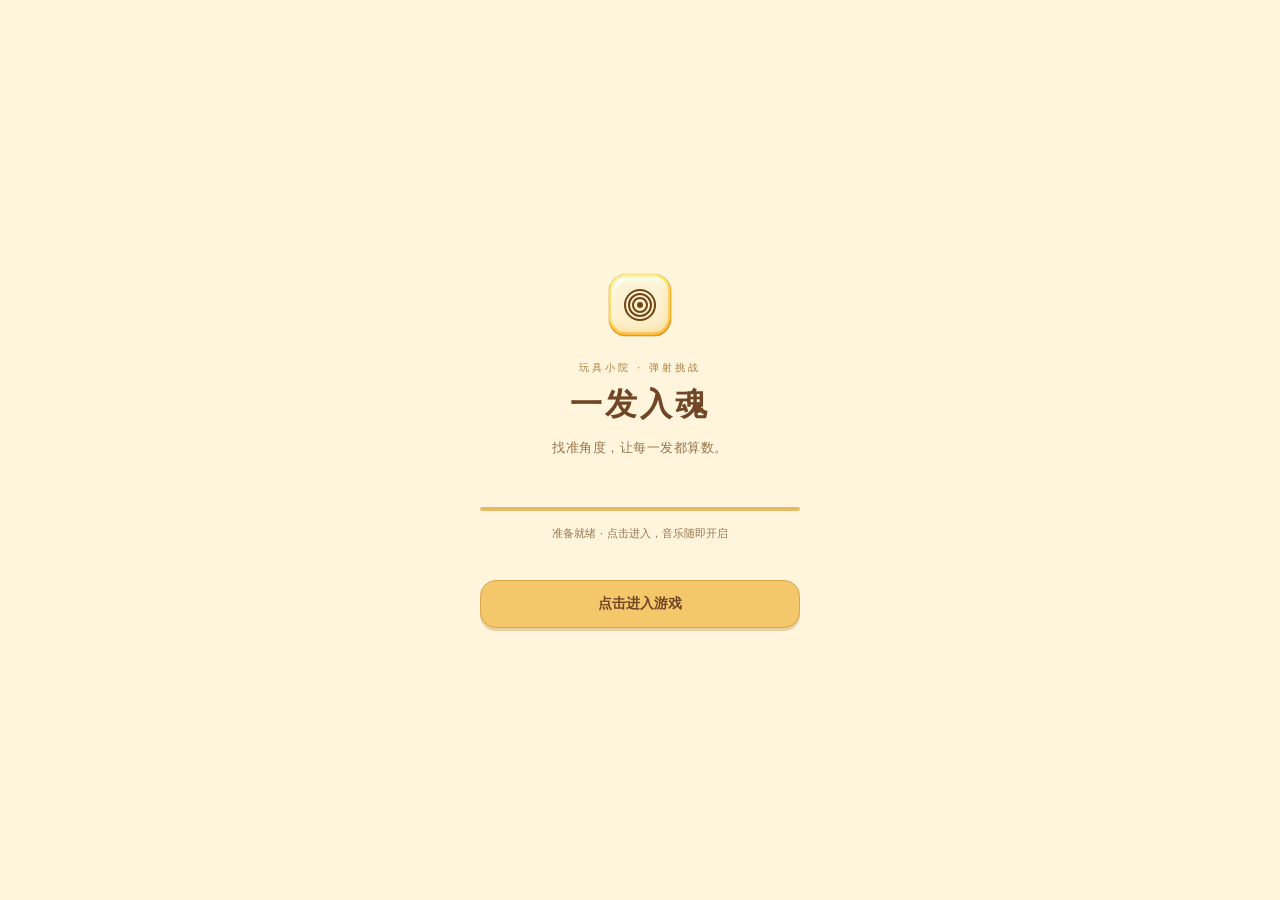
==== commit eb5904e6: "Release 0.76 guided ricochets, ten-stage campaign and refined player" ====
--- a/index.html
+++ b/index.html
@@ -3,7 +3,7 @@
 <head><meta charset="UTF-8"><meta name="viewport" content="width=device-width,initial-scale=1,viewport-fit=cover"><meta name="theme-color" content="#fff0ce"><title>一发入魂 · 玩具小院</title><link rel="stylesheet" href="style.css"><link rel="stylesheet" href="casual.css"></head>
 <body class="loading">
 
-<section id="loadingScreen" aria-label="加载游戏"><div class="loading-card"><div class="loading-mark" aria-hidden="true"><img src="assets/icons/bullseye.svg" alt=""></div><p class="loading-kicker">玩具小院 · 弹射挑战</p><h1>一发入魂</h1><p class="loading-subtitle">找准角度，让每一发都算数。</p><progress id="loadingProgress" max="19" value="0" aria-label="游戏素材加载进度"></progress><p id="loadingStatus" role="status">准备加载…</p><button id="loadingStart" hidden>点击进入游戏</button><button id="loadingRetry" hidden>重新加载</button><noscript>请开启浏览器 JavaScript 后重新打开游戏。</noscript></div></section>
+<section id="loadingScreen" aria-label="加载游戏"><div class="loading-card"><div class="loading-mark" aria-hidden="true"><img src="assets/icons/bullseye.svg" alt=""></div><p class="loading-kicker">玩具小院 · 弹射挑战</p><h1>一发入魂</h1><p class="loading-subtitle">找准角度，让每一发都算数。</p><progress id="loadingProgress" max="9" value="0" aria-label="游戏素材加载进度"></progress><p id="loadingStatus" role="status">准备加载…</p><button id="loadingStart" hidden>点击进入游戏</button><button id="loadingRetry" hidden>重新加载</button><noscript>请开启浏览器 JavaScript 后重新打开游戏。</noscript></div></section>
 <main inert>
  <header><a class="brand" href="./"><img class="title-art" data-asset="toy-title" alt="一发入魂"><span>玩具小院</span></a></header>
  <section class="intro"><p>找个角度，让这一枪多飞一会。</p></section>
@@ -24,6 +24,7 @@
   </aside>
   <aside id="settingsDialog" aria-label="设置" hidden><div class="menu-heading"><div><span class="menu-kicker">一发入魂</span><h2>设置</h2></div><button id="closeSettings" aria-label="关闭设置">返回游戏</button></div>
    <section id="audioPanel"><h3 class="panel-section-title">声音</h3><button id="sound" aria-pressed="true"><img class="icon" src="assets/icons/volume-up.svg" alt=""><span id="soundLabel">声音：开</span></button><p id="audioStatus" role="status">默认开启 · 点击进入后播放</p><div class="audio-toggles"><button id="musicToggle" aria-pressed="true">音乐：开</button><button id="sfxToggle" aria-pressed="true">音效：开</button></div><label class="audio-volume" for="audioVolume">音量<input id="audioVolume" type="range" min="0" max="100" value="75" aria-label="游戏总音量"></label></section>
+   <section class="guide-settings"><h3 class="panel-section-title">新手教学</h3><button id="replayGuide">重看本关教学</button><p>只讲新元素，不展示整关解法。</p></section>
   </aside>
  </section><footer>无体力 · 无倒计时 · 随时重来</footer>
-</main><script src="soundtrack.js"></script><script src="player-bootstrap.js"></script><script src="garden-frame.js"></script><script src="game.js"></script><script src="audio.js"></script></body></html>
+</main><script src="soundtrack.js"></script><script src="player-bootstrap.js"></script><script src="garden-frame.js"></script><script src="game.js"></script><script src="audio.js"></script><script src="onboarding.js"></script></body></html>
--- a/casual.css
+++ b/casual.css
@@ -52,13 +52,13 @@
 .trajectory-button{font-size:0;flex-direction:column;gap:1px}.trajectory-button::before{content:'↝';font-size:21px;line-height:20px}.trajectory-button::after{content:'轨迹';font-size:10px;line-height:12px}
 .dot.rotor{background:#edbf55;border:1px solid #927039;border-radius:3px;transform:rotate(-45deg)}
 /* Garden frame expands outward only. The interactive room stays contain-fit. */
-#gardenFrame{position:absolute;inset:0;z-index:1;width:100%;height:100%;max-width:none;margin:0;border-radius:0;box-shadow:none;background:transparent;pointer-events:none}
+#gardenFrame,#gardenLeaves{position:absolute;inset:0;z-index:1;width:100%;height:100%;max-width:none;margin:0;border-radius:0;box-shadow:none;background:transparent;pointer-events:none}
 .arena-top,.arena-bottom{z-index:3}
 #game{box-shadow:none;border-radius:0}
 @media(max-height:650px){main{padding:0;gap:0}.play-column{gap:0}}
 /* Lawn garden: keep the existing edge layout, give text a quiet reading surface. */
 .arena-wrap{background:#a4bf75}
-#game{background:#a4bf75}
+#game{position:relative;z-index:2;background:transparent}
 .arena-stats{align-self:center;flex:0 0 auto;width:max-content;max-width:100%;padding:1px 8px;background:#fffbeddf;border-radius:12px}
 .arena-top{flex-direction:column;flex-wrap:nowrap}
 .arena-bottom #stateText,.arena-bottom #combo{color:#334b35;background:#fffbeddf;border-radius:7px;padding:0 4px}
@@ -216,6 +216,10 @@
 
 /* 0.51 Selected cream candy UI. Keep the 64 / 92 px game bands. */
 .arena-bottom #stateText,.arena-bottom #combo{display:none}
+/* Scenic backgrounds retain room on short screens; the HUD stays at the top. */
+main{--edge-top:calc(104px + env(safe-area-inset-top));--edge-bottom:calc(132px + env(safe-area-inset-bottom))}
+.arena-top{justify-content:flex-start}
+@media(max-height:650px){main{--edge-bottom:calc(112px + env(safe-area-inset-bottom))}}
 :root{--ink:#714626;--paper:#fff8e8;--yellow:#f4bc57;--purple:#fff0c9;color:#714626;background:#e5e4cf}
 body{background:#e5e4cf}
 main{box-shadow:0 0 0 1px #a9ab8133,0 0 60px #615f3620}
@@ -330,3 +334,25 @@
 .ammo-picker .ammo-button:disabled{opacity:.45;box-shadow:none}
 @keyframes ammo-sheet-in{from{opacity:0;transform:translate(-50%,22px)}to{opacity:1;transform:translate(-50%,0)}}
 @media(prefers-reduced-motion:reduce){.ammo-picker{animation:none}}
+/* Same skins and dimensions; PNG declarations above remain the old-browser fallback. */
+.arena-top #levelName,.arena-stats{border-image-source:image-set(url('assets/ui/cream-v1/pill.webp') type('image/webp'),url('assets/ui/cream-v1/pill.png') type('image/png'))}
+#retry,#openSettings,#openLevels,.trajectory-button,.loading-mark{background-image:image-set(url('assets/ui/cream-v1/control.webp') type('image/webp'),url('assets/ui/cream-v1/control.png') type('image/png'))}
+.ammo-button.active,.ammo-current{background-image:image-set(url('assets/ui/cream-v1/ammo.webp') type('image/webp'),url('assets/ui/cream-v1/ammo.png') type('image/png'))}
+/* Soften scenery highlights and deep greens, keeping the gameplay layer crisp. */
+#gardenFrame{filter:saturate(.88) contrast(.88) brightness(.98)}
+#gardenLeaves{filter:saturate(.9) contrast(.94) brightness(.98)}
+.arena-top #levelName,.arena-stats,#retry,#openSettings,#openLevels,.trajectory-button,.ammo-current{filter:saturate(.8) contrast(.96) brightness(.98)}
+/* Teaching layer follows the contained board, never changes layout or captures input. */
+#gameGuide{position:fixed;inset:0;z-index:4;pointer-events:none;overflow:hidden}
+#gameGuide[hidden]{display:none}
+#gameGuide .guide-scene{position:absolute;overflow:hidden}
+.guide-path,.guide-path-under{stroke-linecap:round;stroke-linejoin:round}
+.guide-card{position:absolute;box-sizing:border-box;padding:12px 14px;background:#fff9eaf5;border:1px solid #e8c991;border-radius:18px;box-shadow:0 3px 0 #b7945540,0 8px 20px #2235241a;color:#714626;text-align:left}
+.guide-card .guide-kicker{display:block;font-size:10px;font-weight:800;letter-spacing:1px;color:#9b733c;margin-bottom:4px}
+.guide-card .guide-title{display:block;font-size:16px;line-height:1.4}
+.guide-card .guide-copy{font-size:13px;line-height:1.65;margin:6px 0;color:#674c30}
+.guide-card>span{display:block;font-size:10px;line-height:1.5;color:#927957;border-top:1px solid #e8d9bd;padding-top:6px}
+.guide-settings{border-top:1px solid #e8d9bd;margin-top:20px;padding-top:12px}
+.guide-settings p{font-size:12px;color:#96784f}
+#replayGuide{padding:10px 14px;background:#fff2d6;border:1px solid #e0bf83}
+@media(max-height:650px){.guide-card{padding:10px 12px}.guide-card .guide-title{font-size:16px}.guide-card .guide-copy{font-size:13px;margin:4px 0}}
